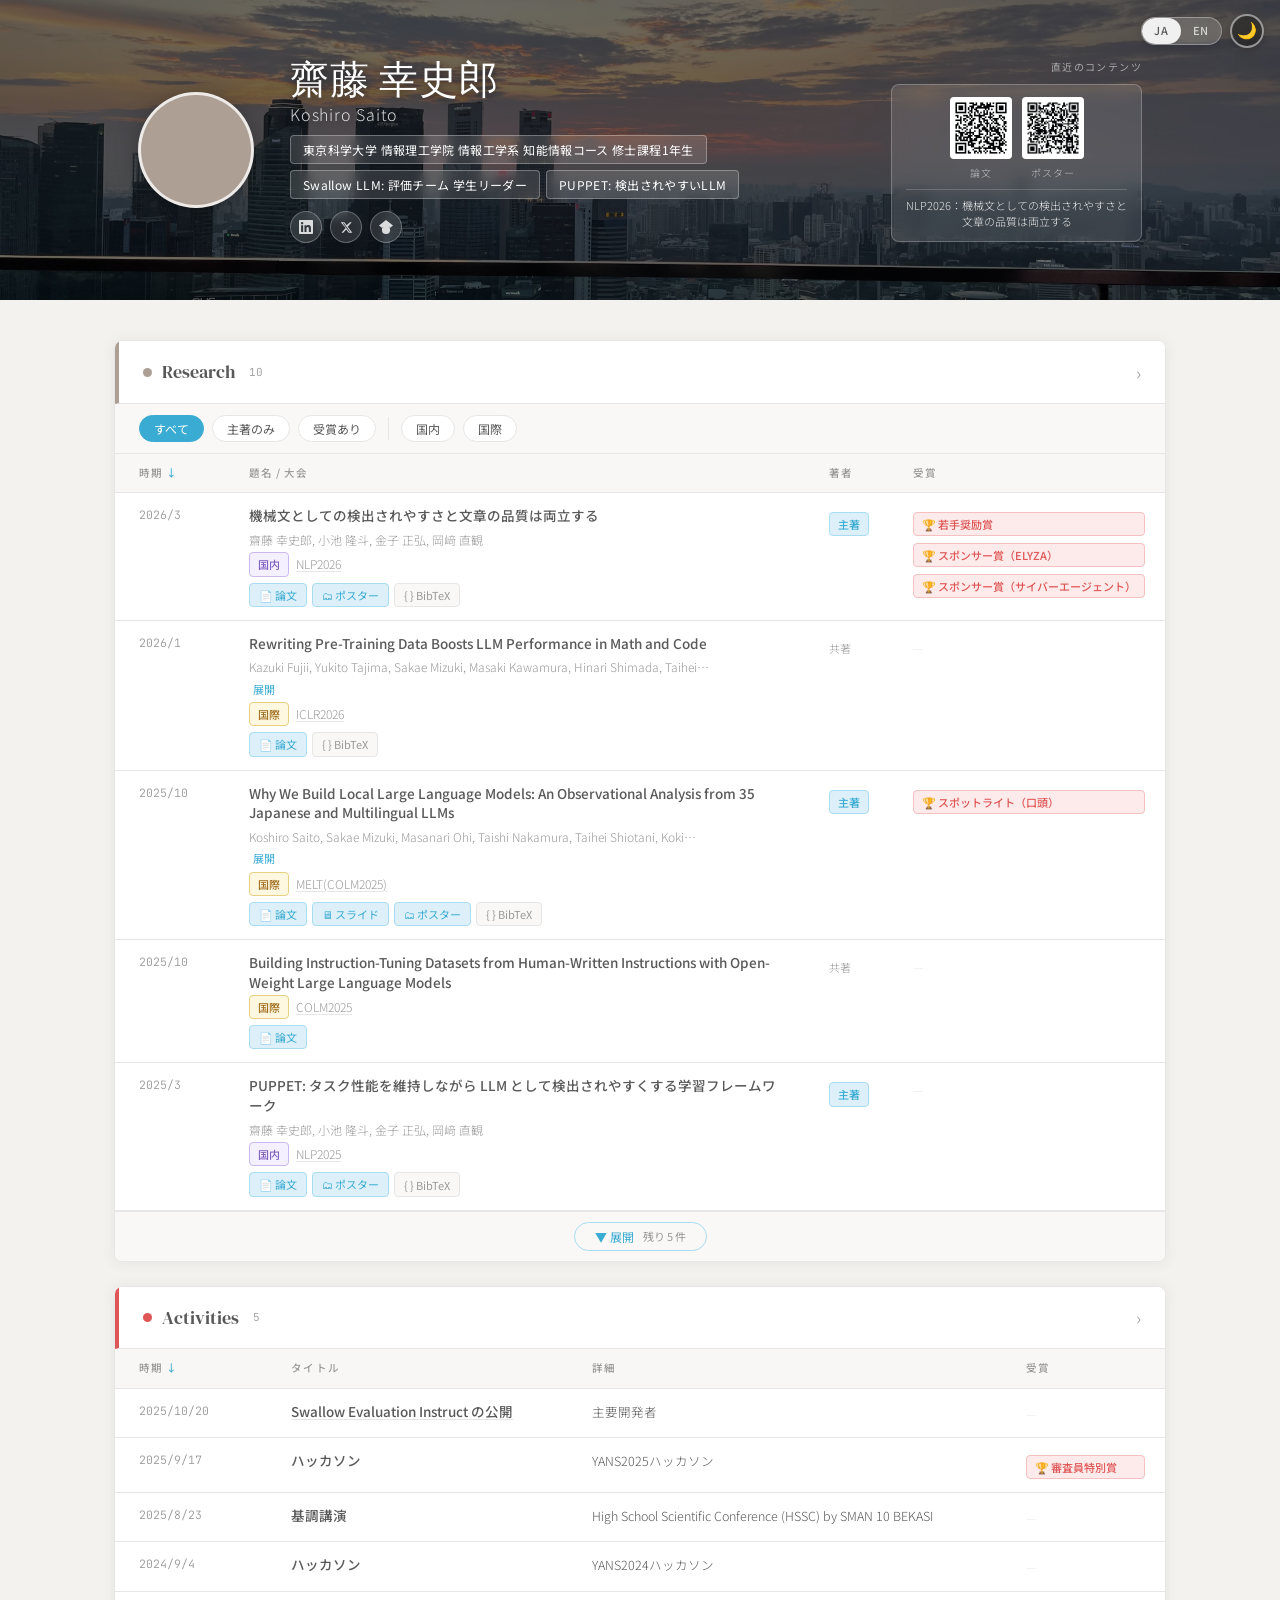
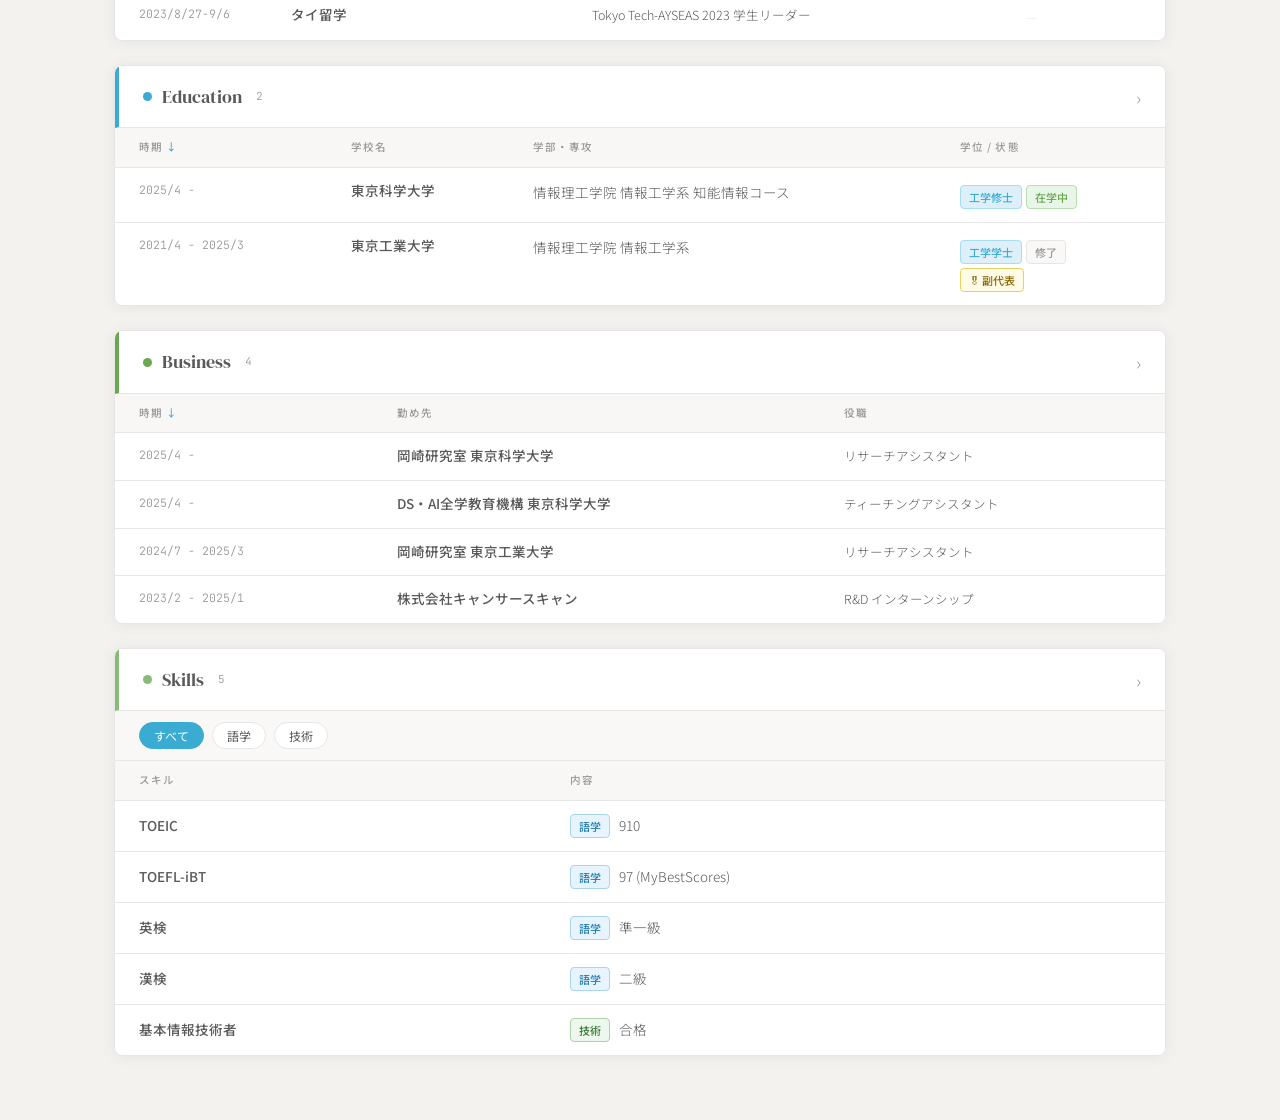
==== index.html @ 59512228 "Add site files and .gitignore" ====
<!DOCTYPE html>
<html lang="ja">
<head>
<meta charset="UTF-8">
<meta name="viewport" content="width=device-width, initial-scale=1.0">
<title>My Page</title>
<!-- Apply stored theme before render to prevent flash -->
<script>
  (function(){
    var s=localStorage.getItem('theme');
    if(!s){s=window.matchMedia('(prefers-color-scheme:dark)').matches?'dark':'light';}
    document.documentElement.setAttribute('data-theme',s);
  })();
</script>
<link rel="preconnect" href="https://fonts.googleapis.com">
<link rel="preconnect" href="https://fonts.gstatic.com" crossorigin>
<link href="https://fonts.googleapis.com/css2?family=DM+Serif+Display:ital@0;1&family=Noto+Sans+JP:wght@300;400;500;700&family=JetBrains+Mono:wght@300;400&display=swap" rel="stylesheet">
<link rel="stylesheet" href="css/style.css">
</head>
<body>

<!-- Fixed controls: lang switch + theme toggle -->
<div class="fixed-controls">
  <nav class="lang-switch" aria-label="言語切り替え">
    <span class="lang-btn active">JA</span>
    <a class="lang-btn" href="en/">EN</a>
  </nav>
  <button class="theme-toggle" id="themeToggle" onclick="toggleTheme()" aria-label="テーマ切り替え">🌙</button>
</div>

<!-- BibTeX Modal -->
<div class="modal-overlay" id="bibtexModal" onclick="closeBibtexModal(event)">
  <div class="modal-box">
    <div class="modal-header">
      <span class="modal-title">BibTeX</span>
      <button class="modal-close" onclick="document.getElementById('bibtexModal').classList.remove('open')">×</button>
    </div>
    <div class="modal-body"><pre class="bibtex-code" id="bibtexContent"></pre></div>
    <div class="modal-footer">
      <button class="copy-btn" id="copyBtn" onclick="copyBibtex()">コピー</button>
    </div>
  </div>
</div>

<!-- Header -->
<header class="header-wrap">
  <div class="header-bg-fallback"></div>
  <div class="header-bg"></div>
  <div class="header-content">
    <div class="face-photo" role="img" aria-label="プロフィール写真"></div>
    <div class="header-name">
      <h1><span id="profileNameMain">…</span><span class="name-sub" id="profileNameSub"></span></h1>
      <div class="affiliation" id="profileAffiliations"></div>
      <div class="header-sns" id="profileSns"></div>
    </div>
    <div class="header-recent-wrap">
      <span class="recent-label" id="recentLabelEl"></span>
      <div class="header-recent" id="qrContainer"></div>
    </div>
  </div>
</header>

<!-- Main -->
<main class="main" id="mainContent">
  <p style="text-align:center;color:var(--muted);padding:48px 0;">読み込み中…</p>
</main>

<script src="js/lang/ja.js"></script>
<script src="js/app.js"></script>
<script>initPage('ja', '');</script>
</body>
</html>
---- css/style.css ----
/* ════════════════════════════════════════════
   style.css  —  Light / Dark / Responsive
════════════════════════════════════════════ */

/* ── Palette & Semantic Tokens (Light) ── */
:root {
  --stone:      #AD9F94;
  --charcoal:   #595959;
  --coral:      #DF5656;
  --sky:        #3AABD2;
  --light-gray: #E6E6E6;
  --sage:       #6aa84f;

  --bg:         #f4f2ef;
  --surface:    #ffffff;
  --surface-2:  #f9f8f6;
  --border:     #E6E6E6;
  --text:       #595959;
  --muted:      #999;
  --accent:     #3AABD2;
  --accent-lt:  #ddf0f9;
  --award-col:  #DF5656;
  --award-lt:   #fdeaea;
  --header-row: #f8f7f5;
  --radius:     8px;
  --shadow:     0 1px 14px rgba(89,89,89,0.09);
}

/* ── Dark Tokens ── */
:root[data-theme="dark"] {
  --bg:         #1a1917;
  --surface:    #242220;
  --surface-2:  #2c2a27;
  --border:     #3a3835;
  --text:       #d8d4cf;
  --muted:      #7a7570;
  --accent:     #4bbde0;
  --accent-lt:  #172f3a;
  --award-col:  #e87070;
  --award-lt:   #3a1a1a;
  --header-row: #2a2826;
  --shadow:     0 1px 14px rgba(0,0,0,0.35);
  --stone:      #c0b4ab;
}

/* OS-level dark when no manual override */
@media (prefers-color-scheme: dark) {
  :root:not([data-theme="light"]):not([data-theme="dark"]) {
    --bg:         #1a1917;
    --surface:    #242220;
    --surface-2:  #2c2a27;
    --border:     #3a3835;
    --text:       #d8d4cf;
    --muted:      #7a7570;
    --accent:     #4bbde0;
    --accent-lt:  #172f3a;
    --award-col:  #e87070;
    --award-lt:   #3a1a1a;
    --header-row: #2a2826;
    --shadow:     0 1px 14px rgba(0,0,0,0.35);
    --stone:      #c0b4ab;
  }
}

*, *::before, *::after { box-sizing: border-box; margin: 0; padding: 0; }

body {
  background: var(--bg);
  color: var(--text);
  font-family: 'Noto Sans JP', sans-serif;
  font-weight: 300;
  line-height: 1.75;
  font-size: 14px;
  transition: background 0.25s, color 0.25s;
}

/* ════════════════════════════════════════════
   FIXED CONTROLS  (top-right)
════════════════════════════════════════════ */
.fixed-controls {
  position: fixed;
  top: 14px; right: 16px;
  z-index: 300;
  display: flex;
  align-items: center;
  gap: 8px;
}

/* Language switch */
.lang-switch {
  display: flex;
  background: rgba(255,255,255,0.15);
  border: 1px solid rgba(255,255,255,0.32);
  border-radius: 20px;
  backdrop-filter: blur(8px);
  overflow: hidden;
  box-shadow: 0 2px 8px rgba(0,0,0,0.18);
}
.lang-btn {
  padding: 5px 12px;
  font-size: 11px; font-weight: 500; letter-spacing: 0.06em;
  color: rgba(255,255,255,0.72);
  text-decoration: none; border-radius: 18px;
  transition: background 0.15s, color 0.15s;
  line-height: 1.4;
}
.lang-btn:hover { color: #fff; background: rgba(255,255,255,0.2); }
.lang-btn.active { background: rgba(255,255,255,0.9); color: #595959; }

/* ── Theme toggle: icon-only circle, state shown by fill/icon ──
   Light mode → dark background pill (🌙) → clearly "it's light, click for dark"
   Dark  mode → light background pill (☀️) → clearly "it's dark, click for light"
*/
.theme-toggle {
  display: flex;
  align-items: center;
  justify-content: center;
  width: 34px; height: 34px;
  border-radius: 50%;
  border: 2px solid rgba(255,255,255,0.5);
  background: rgba(0,0,0,0.35);       /* dark fill in light mode → 🌙 stands out */
  backdrop-filter: blur(8px);
  cursor: pointer;
  font-size: 16px; line-height: 1;
  box-shadow: 0 2px 8px rgba(0,0,0,0.25);
  transition: background 0.2s, border-color 0.2s, transform 0.15s, box-shadow 0.15s;
}
/* In dark mode: light fill so ☀️ pops and signals "switch to light" */
:root[data-theme="dark"] .theme-toggle,
@media (prefers-color-scheme: dark) { :root:not([data-theme="light"]):not([data-theme="dark"]) .theme-toggle { } }
.theme-toggle[data-mode="dark"] {
  background: rgba(255,255,255,0.85);
  border-color: rgba(255,255,255,0.9);
}
.theme-toggle:hover {
  transform: scale(1.1);
  box-shadow: 0 3px 12px rgba(0,0,0,0.35);
}
/* hide any lingering text children */
.theme-toggle .t-label { display: none; }

/* ════════════════════════════════════════════
   HEADER
════════════════════════════════════════════ */
.header-wrap { position: relative; width: 100%; min-height: 300px; overflow: hidden; }
.header-bg-fallback { position: absolute; inset: 0; background: linear-gradient(140deg, #635c58 0%, var(--stone) 50%, #c9c0b8 100%); }
.header-bg { position: absolute; inset: 0; background: url('../figures/header.jpg') center / cover no-repeat; filter: brightness(0.45) saturate(0.85); }

.header-content {
  position: relative; min-height: 300px;
  max-width: 1100px; margin: 0 auto;
  padding: 44px 48px;
  display: flex; align-items: center; gap: 36px;
}

.face-photo {
  flex-shrink: 0; width: 116px; height: 116px; border-radius: 50%;
  border: 3px solid rgba(255,255,255,0.78);
  box-shadow: 0 4px 24px rgba(0,0,0,0.3);
  background: var(--stone) url('../figures/face_picture_trimmed.png') center / cover no-repeat;
}

.header-name { flex: 1; color: #fff; }
.header-name h1 { font-family: 'DM Serif Display', serif; font-size: 2.45rem; font-weight: 400; letter-spacing: 0.02em; line-height: 1.15; text-shadow: 0 2px 10px rgba(0,0,0,0.5); }
.name-sub { display: block; font-family: 'Noto Sans JP', sans-serif; font-size: 1rem; font-weight: 300; opacity: 0.82; margin-top: 3px; }
.header-name .affiliation { margin-top: 12px; display: flex; flex-wrap: wrap; gap: 6px; }
.affil-tag { font-size: 12px; font-weight: 400; letter-spacing: 0.03em; background: rgba(255,255,255,0.13); border: 1px solid rgba(255,255,255,0.3); border-radius: 4px; padding: 3px 12px; backdrop-filter: blur(6px); }

.header-sns { display: flex; gap: 8px; margin-top: 12px; }
.sns-btn { display: inline-flex; align-items: center; justify-content: center; width: 32px; height: 32px; color: rgba(255,255,255,0.82); background: rgba(255,255,255,0.12); border: 1px solid rgba(255,255,255,0.28); border-radius: 50%; text-decoration: none; backdrop-filter: blur(4px); transition: background 0.15s, color 0.15s, transform 0.15s; }
.sns-btn:hover { background: rgba(255,255,255,0.28); color: #fff; transform: translateY(-1px); }

.header-recent-wrap { flex-shrink: 0; display: flex; flex-direction: column; align-items: flex-end; gap: 8px; }
.recent-label { font-size: 10px; font-weight: 400; letter-spacing: 0.14em; color: rgba(255,255,255,0.55); text-align: right; }
.header-recent { display: flex; gap: 12px; align-items: flex-start; }

.qr-group { background: rgba(255,255,255,0.11); border: 1px solid rgba(255,255,255,0.24); border-radius: var(--radius); padding: 12px 14px; color: #fff; backdrop-filter: blur(8px); transition: background 0.2s, transform 0.2s; display: flex; flex-direction: column; gap: 8px; min-width: 180px; }
.qr-group:hover { background: rgba(255,255,255,0.18); transform: translateY(-2px); }
.qr-pair { display: flex; gap: 10px; justify-content: center; }
.qr-item { display: flex; flex-direction: column; align-items: center; gap: 5px; text-decoration: none; color: inherit; }
.qr-item:hover .qr-box { outline: 2px solid rgba(255,255,255,0.6); }
.qr-type { font-size: 10px; text-transform: uppercase; letter-spacing: 0.1em; opacity: 0.62; white-space: nowrap; }
.qr-box { width: 62px; height: 62px; background: #fff; border-radius: 4px; display: flex; align-items: center; justify-content: center; overflow: hidden; transition: outline 0.15s; }
.qr-box img { width: 100%; height: 100%; object-fit: contain; }
.qr-divider { border: none; border-top: 1px solid rgba(255,255,255,0.18); }
.qr-desc { font-size: 11px; opacity: 0.88; line-height: 1.4; text-align: center; }

/* ════════════════════════════════════════════
   MAIN  /  SECTION CARDS
════════════════════════════════════════════ */
.main { max-width: 1100px; margin: 40px auto 64px; padding: 0 24px; display: flex; flex-direction: column; gap: 24px; }

.section-card { background: var(--surface); border: 1px solid var(--border); border-radius: var(--radius); box-shadow: var(--shadow); overflow: hidden; animation: fadeUp 0.42s ease both; transition: background 0.25s, border-color 0.25s; }
.section-card:nth-child(1){animation-delay:0.04s} .section-card:nth-child(2){animation-delay:0.09s}
.section-card:nth-child(3){animation-delay:0.14s} .section-card:nth-child(4){animation-delay:0.19s}
.section-card:nth-child(5){animation-delay:0.24s}
@keyframes fadeUp { from { opacity:0; transform:translateY(13px); } to { opacity:1; transform:translateY(0); } }

.section-header { display:flex; align-items:center; justify-content:space-between; padding:15px 24px; cursor:pointer; user-select:none; border-bottom:1px solid var(--border); background:var(--surface); transition:background 0.13s; }
.section-header:hover { background:var(--surface-2); }

#sec-research   .section-header { border-left:4px solid var(--stone); }
#sec-activities .section-header { border-left:4px solid var(--coral); }
#sec-education  .section-header { border-left:4px solid var(--sky); }
#sec-business   .section-header { border-left:4px solid var(--sage); }
#sec-skills     .section-header { border-left:4px solid #8aba78; }

.section-title { display:flex; align-items:center; gap:10px; }
.section-dot { width:9px; height:9px; border-radius:50%; flex-shrink:0; }
.dot-research{background:var(--stone)} .dot-activities{background:var(--coral)}
.dot-education{background:var(--sky)} .dot-business{background:var(--sage)} .dot-skills{background:#8aba78}

.section-label { font-family:'DM Serif Display',serif; font-size:1.13rem; color:var(--text); }
.section-count { font-family:'JetBrains Mono',monospace; font-size:11px; color:var(--muted); margin-left:4px; }
.section-chevron { font-size:18px; color:var(--muted); transition:transform 0.28s ease; line-height:1; }
.section-card.collapsed .section-chevron { transform:rotate(-90deg); }
.section-body { overflow:hidden; transition:max-height 0.38s cubic-bezier(0.4,0,0.2,1); max-height:8000px; }
.section-card.collapsed .section-body { max-height:0; }

/* ════════════════════════════════════════════
   FILTER BAR
════════════════════════════════════════════ */
.filter-bar { display:flex; gap:8px; padding:11px 24px; border-bottom:1px solid var(--border); flex-wrap:wrap; background:var(--surface-2); align-items:center; }
.filter-separator { width:1px; background:var(--border); margin:2px 4px; align-self:stretch; }
.filter-btn { font-family:'Noto Sans JP',sans-serif; font-size:12px; font-weight:400; padding:4px 14px; border-radius:20px; border:1px solid var(--border); background:var(--surface); color:var(--text); cursor:pointer; transition:all 0.14s; }
.filter-btn.active { background:var(--accent); border-color:var(--accent); color:#fff; }
.filter-btn:hover:not(.active) { border-color:var(--accent); color:var(--accent); }

/* ════════════════════════════════════════════
   TABLE
════════════════════════════════════════════ */
.table-wrap { overflow-x:auto; }
table { width:100%; border-collapse:collapse; font-size:13.5px; }

thead th {
  padding:10px 20px 10px 24px; text-align:left;
  font-size:10.5px; font-weight:500; text-transform:uppercase; letter-spacing:0.1em;
  color:var(--muted); background:var(--header-row); border-bottom:1px solid var(--border); white-space:nowrap;
  transition:background 0.25s;
}
thead th:first-child { padding-left:24px; }
thead th.sortable { cursor:pointer; user-select:none; }
thead th.sortable:hover { color:var(--accent); background:var(--accent-lt); }
thead th.sort-asc::after  { content:' ↑'; color:var(--accent); }
thead th.sort-desc::after { content:' ↓'; color:var(--accent); }

tbody tr { border-bottom:1px solid var(--border); transition:background 0.12s; }
tbody tr:last-child { border-bottom:none; }
tbody tr:hover { background:var(--surface-2); }
tbody tr.row-hidden { display:none; }
tbody tr.row-over-limit { display:none; }

td { padding:13px 20px 13px 24px; vertical-align:top; line-height:1.65; }
td:first-child { padding-left:24px; }
.td-period { white-space:nowrap; font-family:'JetBrains Mono',monospace; font-size:11.5px; color:var(--muted); min-width:110px; }
.td-main  { font-weight:500; color:var(--text); line-height:1.45; }
.td-sub   { font-size:12.5px; color:var(--stone); margin-top:2px; }
.td-venue { font-size:12px; color:var(--muted); margin-top:3px; }

/* ── Authors ── */
.td-authors {
  font-size:12px; color:var(--muted); margin-top:4px;
  display:-webkit-box; -webkit-line-clamp:1; -webkit-box-orient:vertical; overflow:hidden; max-width:460px;
}
.td-authors.expanded { display:block; overflow:visible; -webkit-line-clamp:unset; }
.authors-toggle {
  font-size:11px; color:var(--accent); cursor:pointer; margin-left:4px;
  background:none; border:none; padding:0; font-family:inherit;
  display:none; /* shown by JS when text is truncated */
}
.authors-toggle.visible { display:inline; }
.authors-toggle:hover { text-decoration:underline; }

/* ── Badges ── */
.badge { display:inline-flex; align-items:center; gap:3px; font-size:11px; font-weight:500; border-radius:4px; padding:2px 8px; margin-top:4px; white-space:nowrap; }
.badge-award         { background:var(--award-lt); color:var(--award-col); border:1px solid #f5c0c0; }
.badge-first         { background:var(--accent-lt); color:var(--accent); border:1px solid #a8dcf0; }
.badge-coauthor      { font-size:11px; color:var(--muted); }
.badge-status-done   { background:var(--surface-2); color:var(--muted); border:1px solid var(--border); }
.badge-status-ongoing{ background:#e8f5e9; color:#6aa84f; border:1px solid #b8ddb0; }
.badge-domestic      { background:#f5f0ff; color:#8060c0; border:1px solid #cbb8f0; }
.badge-international { background:#fff8e0; color:#a07020; border:1px solid #e8d080; }
.badge-lang          { background:#e8f4fd; color:#2a7fb0; border:1px solid #a8d4f0; }
.badge-tech          { background:#edf7ed; color:#3a7a3a; border:1px solid #a8d4a8; }
.awards-cell { display:flex; flex-direction:column; gap:3px; }

/* dark overrides for colored badges */
:root[data-theme="dark"] .badge-status-ongoing { background:#1a3020; }
:root[data-theme="dark"] .badge-domestic       { background:#2a1840; }
:root[data-theme="dark"] .badge-international  { background:#2a2010; }
:root[data-theme="dark"] .badge-lang           { background:#10283a; }
:root[data-theme="dark"] .badge-tech           { background:#102010; }
@media (prefers-color-scheme:dark) {
  :root:not([data-theme="light"]):not([data-theme="dark"]) .badge-status-ongoing { background:#1a3020; }
  :root:not([data-theme="light"]):not([data-theme="dark"]) .badge-domestic       { background:#2a1840; }
  :root:not([data-theme="light"]):not([data-theme="dark"]) .badge-international  { background:#2a2010; }
  :root:not([data-theme="light"]):not([data-theme="dark"]) .badge-lang           { background:#10283a; }
  :root:not([data-theme="light"]):not([data-theme="dark"]) .badge-tech           { background:#102010; }
}

/* ── Paper Links ── */
.paper-links { display:flex; flex-wrap:wrap; gap:5px; margin-top:6px; }
.paper-link { display:inline-flex; align-items:center; gap:4px; font-size:11px; font-weight:400; color:var(--accent); background:var(--accent-lt); border:1px solid #a8dcf0; border-radius:4px; padding:2px 9px; text-decoration:none; transition:background 0.13s, color 0.13s; }
.paper-link:hover { background:var(--accent); color:#fff; }
.bibtex-btn { display:inline-flex; align-items:center; gap:4px; font-size:11px; font-weight:400; color:var(--muted); background:var(--surface-2); border:1px solid var(--border); border-radius:4px; padding:2px 9px; cursor:pointer; transition:background 0.13s, color 0.13s, border-color 0.13s; font-family:inherit; }
.bibtex-btn:hover { background:var(--text); color:var(--bg); border-color:var(--text); }

/* ── Table Footer ── */
.table-footer { display:flex; align-items:center; justify-content:center; padding:10px 24px; border-top:1px solid var(--border); background:var(--surface-2); }
.expand-btn { font-family:'Noto Sans JP',sans-serif; font-size:12px; font-weight:400; color:var(--accent); background:none; border:1px solid #a8dcf0; border-radius:20px; padding:5px 20px; cursor:pointer; transition:all 0.14s; display:flex; align-items:center; gap:5px; }
.expand-btn:hover { background:var(--accent); color:#fff; border-color:var(--accent); }
.row-count { color:var(--muted); font-size:11px; margin-left:4px; }

/* ── BibTeX Modal ── */
.modal-overlay { display:none; position:fixed; inset:0; background:rgba(0,0,0,0.5); z-index:1000; align-items:center; justify-content:center; backdrop-filter:blur(3px); }
.modal-overlay.open { display:flex; }
.modal-box { background:var(--surface); border-radius:var(--radius); box-shadow:0 8px 40px rgba(0,0,0,0.3); width:min(640px,92vw); max-height:80vh; display:flex; flex-direction:column; animation:modalIn 0.2s ease; border:1px solid var(--border); }
@keyframes modalIn { from{opacity:0;transform:scale(0.95) translateY(8px)} to{opacity:1;transform:scale(1) translateY(0)} }
.modal-header { display:flex; align-items:center; justify-content:space-between; padding:16px 20px; border-bottom:1px solid var(--border); }
.modal-title { font-family:'JetBrains Mono',monospace; font-size:13px; color:var(--text); font-weight:400; }
.modal-close { width:28px; height:28px; background:var(--surface-2); border:none; border-radius:50%; cursor:pointer; font-size:16px; color:var(--muted); display:flex; align-items:center; justify-content:center; transition:background 0.13s; }
.modal-close:hover { background:var(--border); color:var(--text); }
.modal-body { padding:0; overflow-y:auto; flex:1; }
.bibtex-code { margin:0; padding:20px; font-family:'JetBrains Mono',monospace; font-size:12px; line-height:1.7; color:var(--text); background:var(--surface-2); white-space:pre-wrap; word-break:break-all; }
.modal-footer { padding:12px 20px; border-top:1px solid var(--border); display:flex; justify-content:flex-end; }
.copy-btn { font-family:'Noto Sans JP',sans-serif; font-size:12px; font-weight:400; padding:6px 16px; border-radius:6px; border:1px solid var(--border); background:var(--surface); color:var(--text); cursor:pointer; transition:all 0.13s; }
.copy-btn:hover { background:var(--accent); color:#fff; border-color:var(--accent); }
.copy-btn.copied { background:var(--sage); color:#fff; border-color:var(--sage); }

/* ── Misc ── */
.skill-name { font-weight:500; color:var(--text); }
.empty-state { text-align:center; padding:36px; color:var(--muted); font-size:13px; }

/* ── In-table hyperlinks ── */
.td-link {
  color: inherit;
  text-decoration: underline;
  text-decoration-color: var(--border);
  text-underline-offset: 2px;
  transition: color 0.13s, text-decoration-color 0.13s;
}
.td-link:hover {
  color: var(--accent);
  text-decoration-color: var(--accent);
}

/* ── Distinction badge (valedictorian / honours) ── */
.badge-distinction {
  background: #fffbe6;
  color: #8a6800;
  border: 1px solid #e8d060;
}
:root[data-theme="dark"] .badge-distinction {
  background: #2a2000;
  color: #e0c040;
  border-color: #6a5000;
}
@media (prefers-color-scheme:dark) {
  :root:not([data-theme="light"]):not([data-theme="dark"]) .badge-distinction {
    background:#2a2000; color:#e0c040; border-color:#6a5000;
  }
}

/* ── Responsive ── */
@media (max-width: 768px) {
  .header-content { flex-direction:column; align-items:center; padding:64px 20px 36px; text-align:center; }
  .header-name h1 { font-size:1.9rem; }
  .header-name .affiliation { justify-content:center; }
  .header-sns { justify-content:center; }
  .header-recent-wrap { align-items:center; }
  .header-recent { justify-content:center; flex-wrap:wrap; }
  .main { padding:0 12px; margin:28px auto 48px; }
  td, thead th { padding-left:14px; }
  td:first-child, thead th:first-child { padding-left:14px; }
  .fixed-controls { gap:6px; }
}
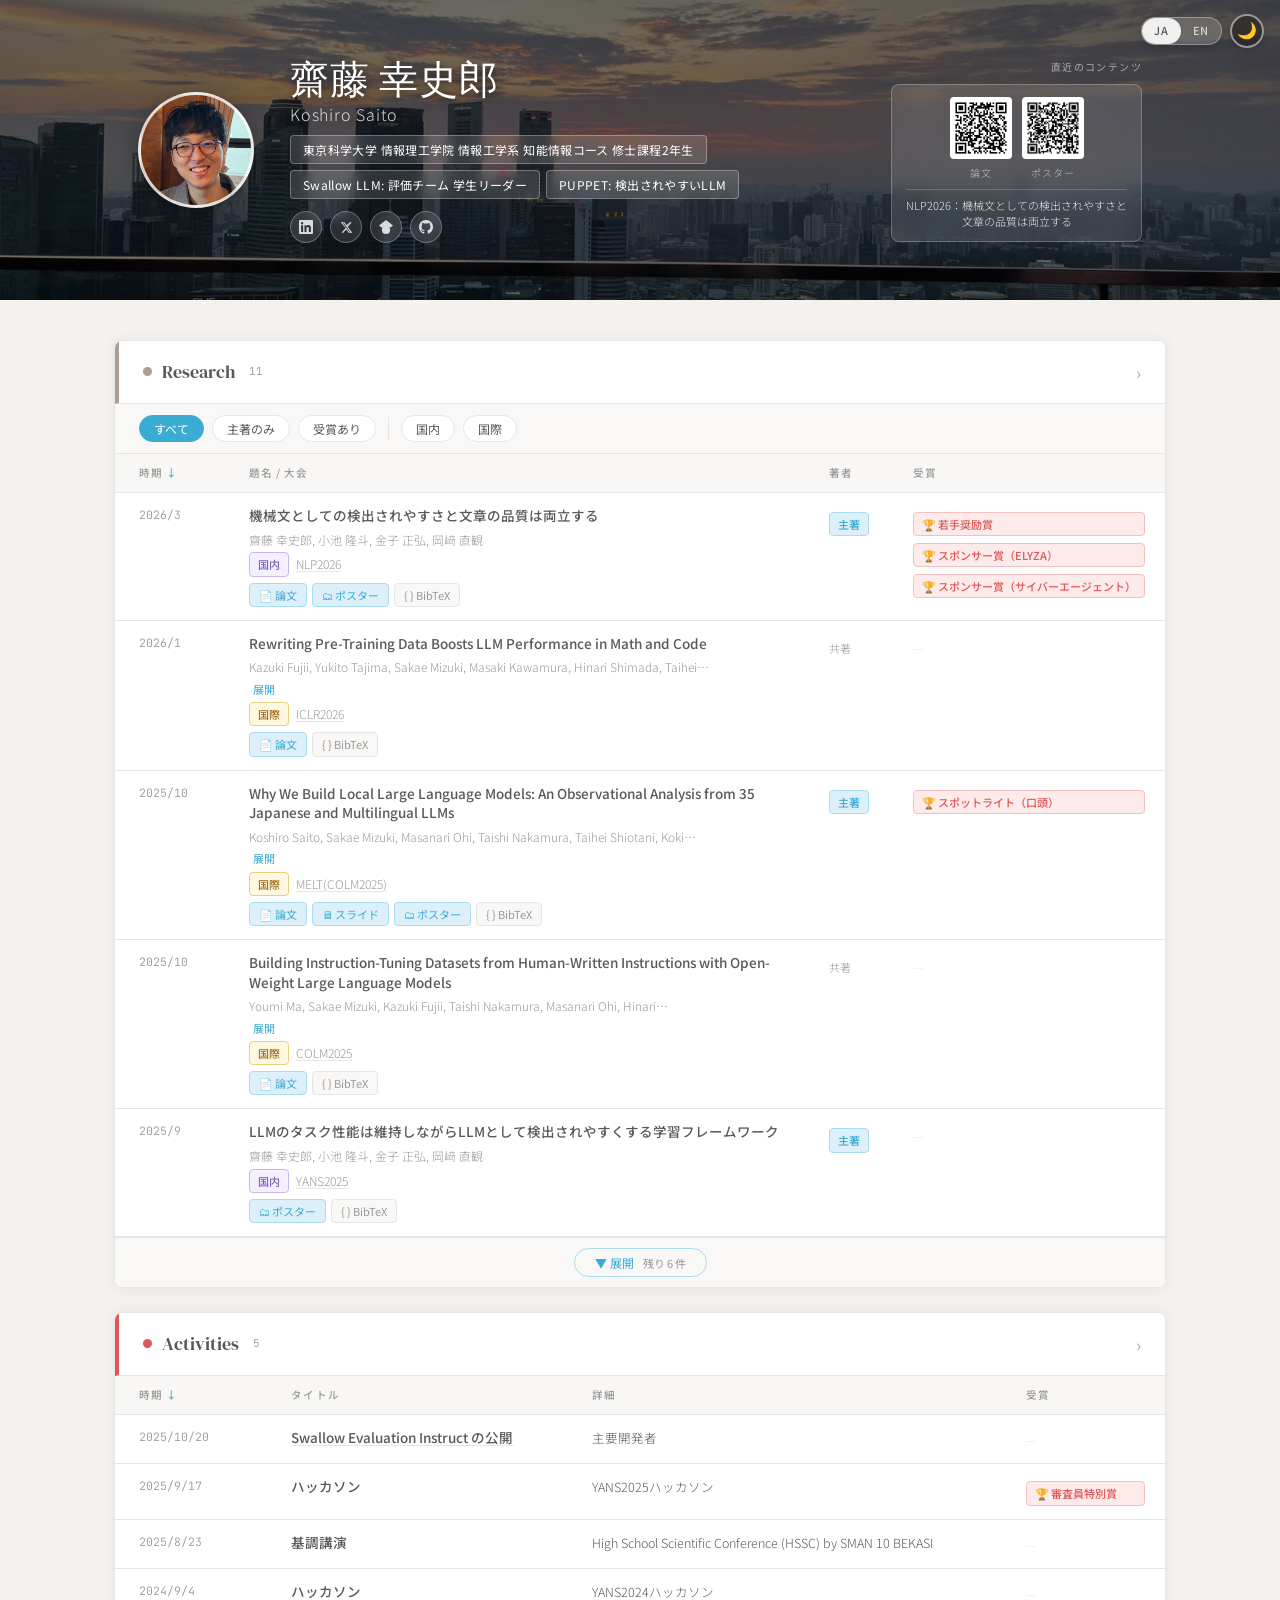
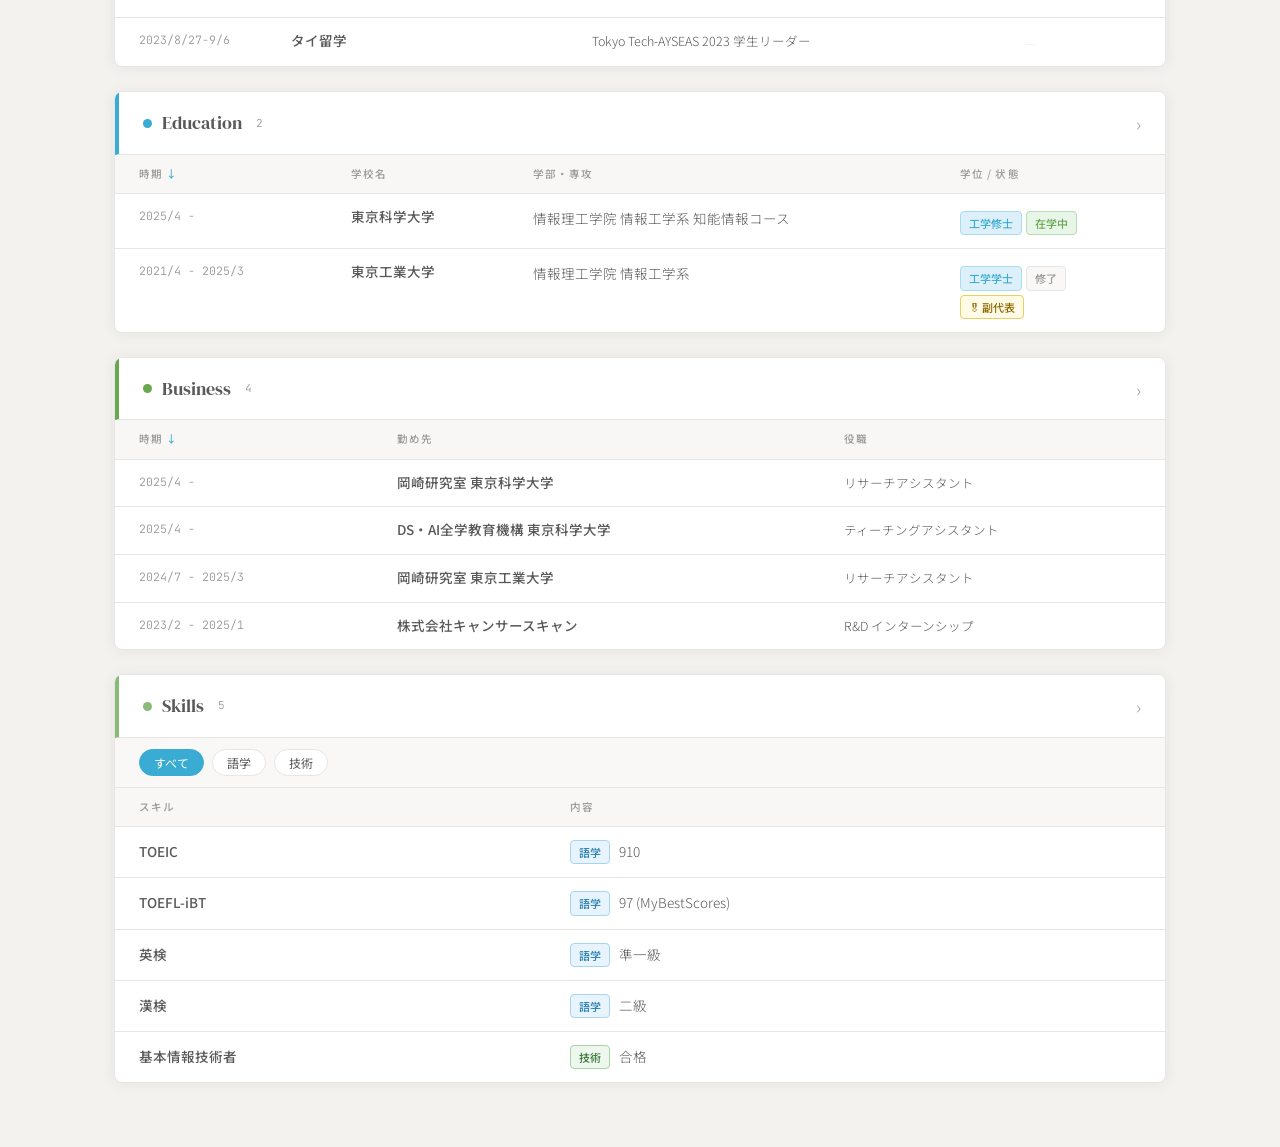
==== commit 626a0304: "Technical update" ====
--- a/index.html
+++ b/index.html
@@ -3,7 +3,43 @@
 <head>
 <meta charset="UTF-8">
 <meta name="viewport" content="width=device-width, initial-scale=1.0">
-<title>My Page</title>
+<title>齋藤 幸史郎 (Koshiro Saito)</title>
+<!-- <meta name="description" content=""> -->
+<link rel="canonical" href="https://pakapaka333.github.io/">
+<link rel="alternate" hreflang="ja" href="https://pakapaka333.github.io/">
+<link rel="alternate" hreflang="en" href="https://pakapaka333.github.io/en/">
+<link rel="alternate" hreflang="x-default" href="https://pakapaka333.github.io/">
+<link rel="icon" type="image/png" href="figures/favicon.png">
+<link rel="apple-touch-icon" href="figures/apple-touch-icon.png">
+<!-- OGP / Twitter Card -->
+<meta property="og:type" content="profile">
+<meta property="og:title" content="齋藤 幸史郎 (Koshiro Saito)">
+<!-- <meta property="og:description" content=""> -->
+<meta property="og:url" content="https://pakapaka333.github.io/">
+<meta property="og:image" content="https://pakapaka333.github.io/figures/face_picture_trimmed.png">
+<meta property="og:locale" content="ja_JP">
+<meta property="og:locale:alternate" content="en_US">
+<meta name="twitter:card" content="summary">
+<meta name="twitter:title" content="齋藤 幸史郎 (Koshiro Saito)">
+<!-- <meta name="twitter:description" content=""> -->
+<meta name="twitter:image" content="https://pakapaka333.github.io/figures/face_picture_trimmed.png">
+<!-- Structured data -->
+<script type="application/ld+json">
+{
+  "@context": "https://schema.org",
+  "@type": "Person",
+  "name": "Koshiro Saito",
+  "alternateName": "齋藤 幸史郎",
+  "url": "https://pakapaka333.github.io/",
+  "image": "https://pakapaka333.github.io/figures/face_picture_trimmed.png",
+  "affiliation": {
+    "@type": "CollegeOrUniversity",
+    "name": "Institute of Science Tokyo"
+  }
+}
+</script>
+<!-- sameAs (SNSリンク) は profile/profile.json の links から app.js が注入する -->
+
 <!-- Apply stored theme before render to prevent flash -->
 <script>
   (function(){
@@ -65,6 +101,14 @@
   <p style="text-align:center;color:var(--muted);padding:48px 0;">読み込み中…</p>
 </main>
 
+<noscript>
+  <div style="max-width:1100px;margin:0 auto;padding:24px 48px;">
+    <p>このページの表示には JavaScript が必要です。</p>
+    <p>齋藤 幸史郎 (Koshiro Saito) — 東京科学大学 情報理工学院 修士課程。
+      研究業績は <a href="https://scholar.google.co.jp/citations?user=h8HGRU4AAAAJ">Google Scholar</a> をご覧ください。</p>
+  </div>
+</noscript>
+
 <script src="js/lang/ja.js"></script>
 <script src="js/app.js"></script>
 <script>initPage('ja', '');</script>
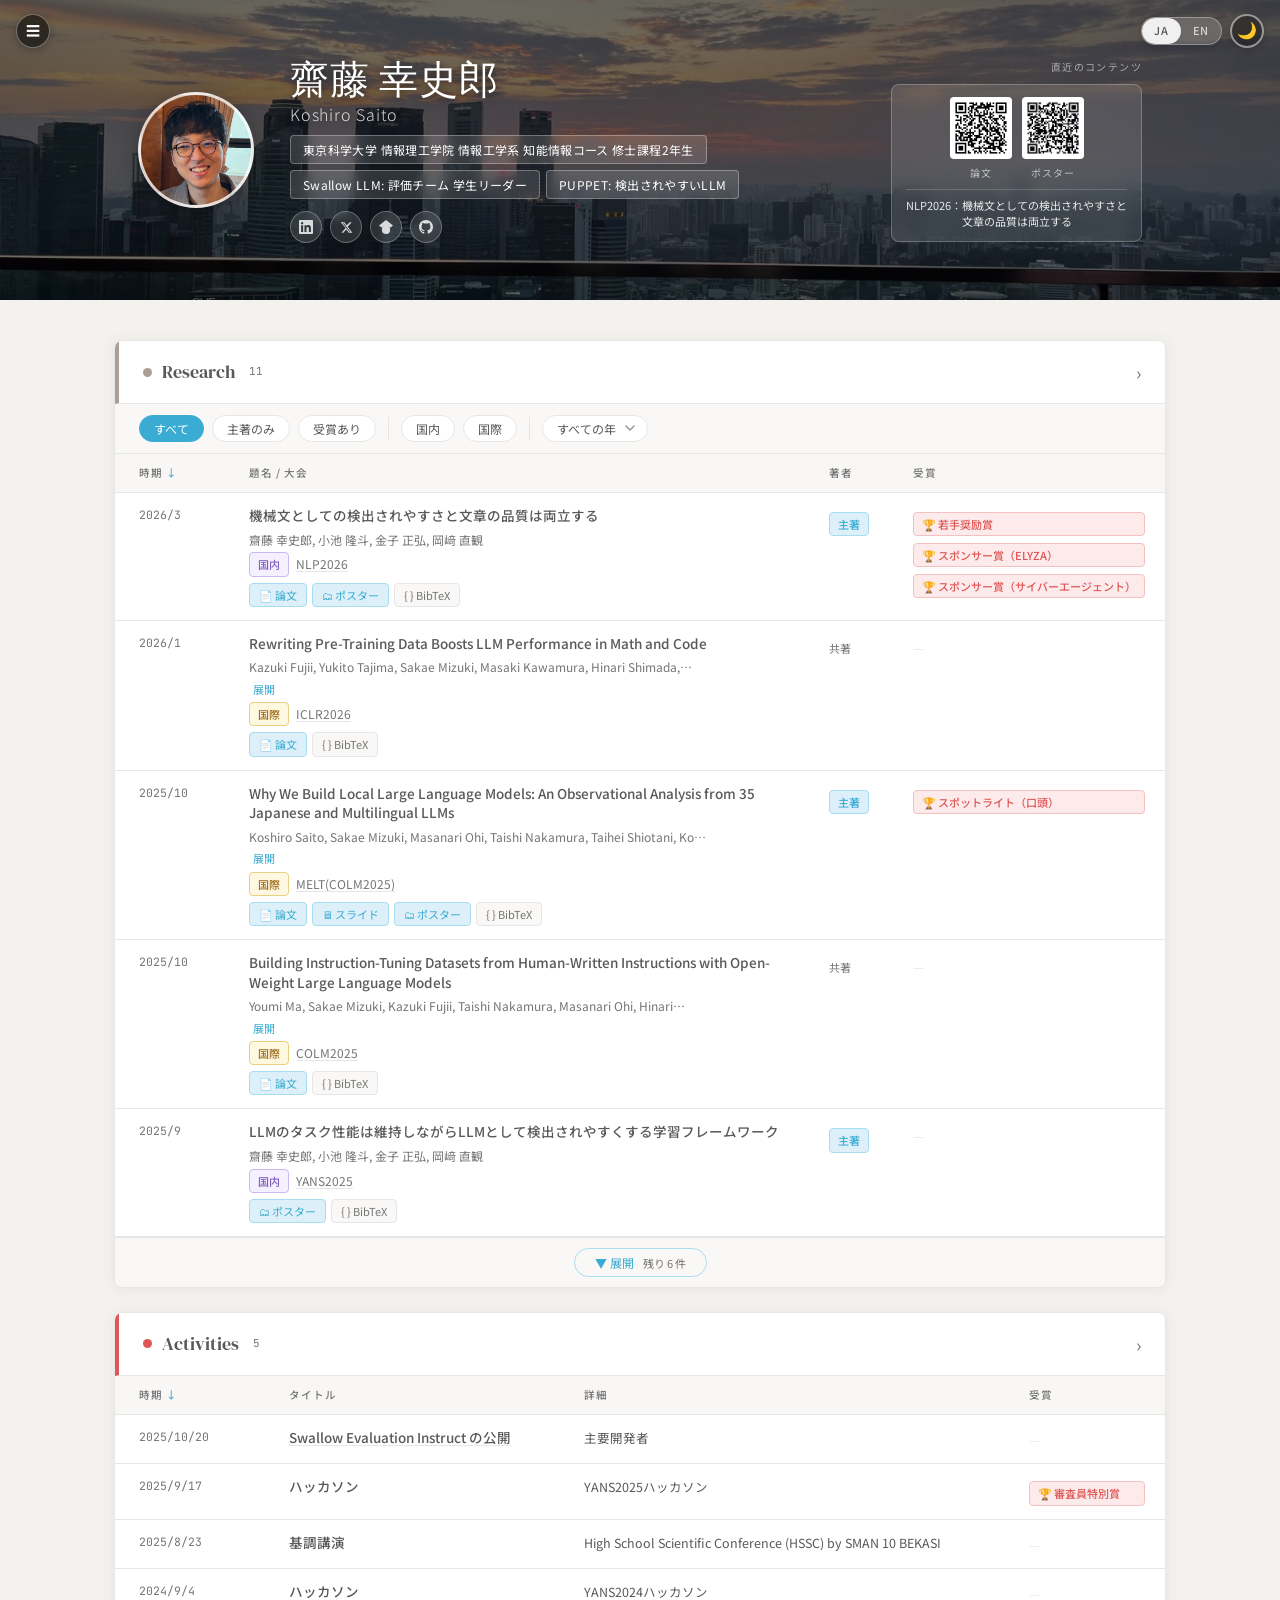
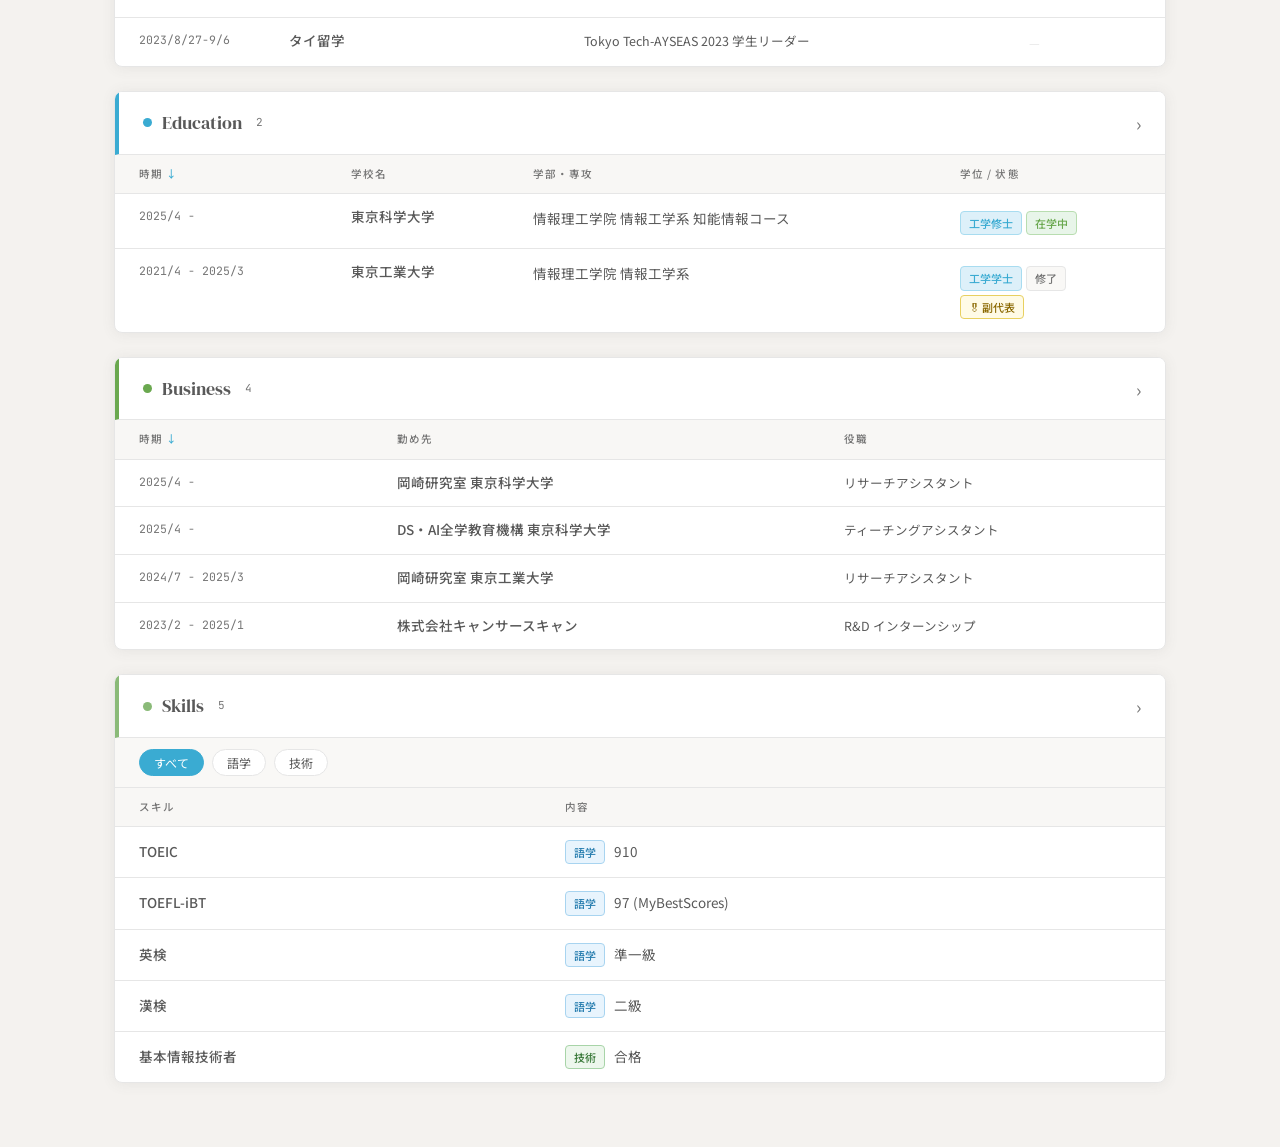
==== commit 4c7bba1d: "Design Update" ====
--- a/index.html
+++ b/index.html
@@ -98,7 +98,10 @@
 
 <!-- Main -->
 <main class="main" id="mainContent">
-  <p style="text-align:center;color:var(--muted);padding:48px 0;">読み込み中…</p>
+  <!-- スケルトン: JS がデータを取得するまでのプレースホルダー -->
+  <div class="skeleton-card" aria-hidden="true"><div class="sk-bar sk-title"></div><div class="sk-bar w85"></div><div class="sk-bar w60"></div></div>
+  <div class="skeleton-card" aria-hidden="true"><div class="sk-bar sk-title"></div><div class="sk-bar w85"></div><div class="sk-bar w60"></div></div>
+  <div class="skeleton-card" aria-hidden="true"><div class="sk-bar sk-title"></div><div class="sk-bar w60"></div></div>
 </main>
 
 <noscript>
--- a/css/style.css
+++ b/css/style.css
@@ -16,7 +16,7 @@
   --surface-2:  #f9f8f6;
   --border:     #E6E6E6;
   --text:       #595959;
-  --muted:      #999;
+  --muted:      #757575; /* WCAG AA: 4.6:1 on white */
   --accent:     #3AABD2;
   --accent-lt:  #ddf0f9;
   --award-col:  #DF5656;
@@ -24,6 +24,16 @@
   --header-row: #f8f7f5;
   --radius:     8px;
   --shadow:     0 1px 14px rgba(89,89,89,0.09);
+
+  /* badge / pill border colors (dark で上書きされる) */
+  --accent-bd:   #a8dcf0;
+  --award-bd:    #f5c0c0;
+  --ongoing-bd:  #b8ddb0;
+  --domestic-bd: #cbb8f0;
+  --intl-bd:     #e8d080;
+  --lang-bd:     #a8d4f0;
+  --tech-bd:     #a8d4a8;
+  --dist-bd:     #e8d060;
 }
 
 /* ── Dark Tokens ── */
@@ -33,7 +43,7 @@
   --surface-2:  #2c2a27;
   --border:     #3a3835;
   --text:       #d8d4cf;
-  --muted:      #7a7570;
+  --muted:      #948e88; /* コントラスト改善 */
   --accent:     #4bbde0;
   --accent-lt:  #172f3a;
   --award-col:  #e87070;
@@ -41,6 +51,15 @@
   --header-row: #2a2826;
   --shadow:     0 1px 14px rgba(0,0,0,0.35);
   --stone:      #c0b4ab;
+
+  --accent-bd:   #2a5a70;
+  --award-bd:    #6a3535;
+  --ongoing-bd:  #2a5a35;
+  --domestic-bd: #4a3570;
+  --intl-bd:     #6a5525;
+  --lang-bd:     #2a4a65;
+  --tech-bd:     #2a5030;
+  --dist-bd:     #6a5000;
 }
 
 /* OS-level dark when no manual override */
@@ -51,7 +70,7 @@
     --surface-2:  #2c2a27;
     --border:     #3a3835;
     --text:       #d8d4cf;
-    --muted:      #7a7570;
+    --muted:      #948e88;
     --accent:     #4bbde0;
     --accent-lt:  #172f3a;
     --award-col:  #e87070;
@@ -59,6 +78,15 @@
     --header-row: #2a2826;
     --shadow:     0 1px 14px rgba(0,0,0,0.35);
     --stone:      #c0b4ab;
+
+    --accent-bd:   #2a5a70;
+    --award-bd:    #6a3535;
+    --ongoing-bd:  #2a5a35;
+    --domestic-bd: #4a3570;
+    --intl-bd:     #6a5525;
+    --lang-bd:     #2a4a65;
+    --tech-bd:     #2a5030;
+    --dist-bd:     #6a5000;
   }
 }
 
@@ -68,11 +96,14 @@
   background: var(--bg);
   color: var(--text);
   font-family: 'Noto Sans JP', sans-serif;
-  font-weight: 300;
+  font-weight: 400; /* 300 は低解像度で線が痩せるため本文は 400 */
   line-height: 1.75;
   font-size: 14px;
   transition: background 0.25s, color 0.25s;
 }
+
+/* キーボードフォーカスの可視化 */
+:focus-visible { outline: 2px solid var(--accent); outline-offset: 2px; border-radius: 2px; }
 
 /* ════════════════════════════════════════════
    FIXED CONTROLS  (top-right)
@@ -106,6 +137,22 @@
 }
 .lang-btn:hover { color: #fff; background: rgba(255,255,255,0.2); }
 .lang-btn.active { background: rgba(255,255,255,0.9); color: #595959; }
+
+/* ── スクロール後(明るいコンテンツの上)はカード風配色に切り替え ──
+   ヘッダー写真の上専用の白系半透明のままだと、白背景に溶けて読めなくなるため */
+.fixed-controls.scrolled .lang-switch {
+  background: var(--surface);
+  border-color: var(--border);
+  box-shadow: var(--shadow);
+}
+.fixed-controls.scrolled .lang-btn { color: var(--muted); }
+.fixed-controls.scrolled .lang-btn:hover { color: var(--text); background: var(--surface-2); }
+.fixed-controls.scrolled .lang-btn.active { background: var(--accent); color: #fff; }
+.fixed-controls.scrolled .theme-toggle {
+  background: var(--surface);
+  border-color: var(--border);
+  box-shadow: var(--shadow);
+}
 
 /* ── Theme toggle: icon-only circle, state shown by fill/icon ──
    Light mode → dark background pill (🌙) → clearly "it's light, click for dark"
@@ -226,6 +273,24 @@
 .filter-btn.active { background:var(--accent); border-color:var(--accent); color:#fff; }
 .filter-btn:hover:not(.active) { border-color:var(--accent); color:var(--accent); }
 
+/* ── 年フィルターのプルダウン(フィルターピルと同じ見た目) ── */
+.filter-select {
+  font-family:'Noto Sans JP',sans-serif; font-size:12px; font-weight:400;
+  padding:4px 30px 4px 14px; border-radius:20px;
+  border:1px solid var(--border); background-color:var(--surface); color:var(--text);
+  cursor:pointer; transition:all 0.14s;
+  appearance:none; -webkit-appearance:none;
+  background-image:url("data:image/svg+xml,%3Csvg xmlns='http://www.w3.org/2000/svg' width='10' height='6'%3E%3Cpath d='M1 1l4 4 4-4' fill='none' stroke='%23999999' stroke-width='1.5' stroke-linecap='round'/%3E%3C/svg%3E");
+  background-repeat:no-repeat; background-position:right 12px center;
+}
+.filter-select:hover:not(.active) { border-color:var(--accent); color:var(--accent); }
+.filter-select.active {
+  background-color:var(--accent); border-color:var(--accent); color:#fff;
+  background-image:url("data:image/svg+xml,%3Csvg xmlns='http://www.w3.org/2000/svg' width='10' height='6'%3E%3Cpath d='M1 1l4 4 4-4' fill='none' stroke='%23ffffff' stroke-width='1.5' stroke-linecap='round'/%3E%3C/svg%3E");
+}
+/* ドロップダウン内の選択肢はネイティブ描画: ダークでも読めるよう配色を固定 */
+.filter-select option { background:var(--surface); color:var(--text); }
+
 /* ════════════════════════════════════════════
    TABLE
 ════════════════════════════════════════════ */
@@ -273,15 +338,15 @@
 
 /* ── Badges ── */
 .badge { display:inline-flex; align-items:center; gap:3px; font-size:11px; font-weight:500; border-radius:4px; padding:2px 8px; margin-top:4px; white-space:nowrap; }
-.badge-award         { background:var(--award-lt); color:var(--award-col); border:1px solid #f5c0c0; }
-.badge-first         { background:var(--accent-lt); color:var(--accent); border:1px solid #a8dcf0; }
+.badge-award         { background:var(--award-lt); color:var(--award-col); border:1px solid var(--award-bd); }
+.badge-first         { background:var(--accent-lt); color:var(--accent); border:1px solid var(--accent-bd); }
 .badge-coauthor      { font-size:11px; color:var(--muted); }
 .badge-status-done   { background:var(--surface-2); color:var(--muted); border:1px solid var(--border); }
-.badge-status-ongoing{ background:#e8f5e9; color:#6aa84f; border:1px solid #b8ddb0; }
-.badge-domestic      { background:#f5f0ff; color:#8060c0; border:1px solid #cbb8f0; }
-.badge-international { background:#fff8e0; color:#a07020; border:1px solid #e8d080; }
-.badge-lang          { background:#e8f4fd; color:#2a7fb0; border:1px solid #a8d4f0; }
-.badge-tech          { background:#edf7ed; color:#3a7a3a; border:1px solid #a8d4a8; }
+.badge-status-ongoing{ background:#e8f5e9; color:#6aa84f; border:1px solid var(--ongoing-bd); }
+.badge-domestic      { background:#f5f0ff; color:#8060c0; border:1px solid var(--domestic-bd); }
+.badge-international { background:#fff8e0; color:#a07020; border:1px solid var(--intl-bd); }
+.badge-lang          { background:#e8f4fd; color:#2a7fb0; border:1px solid var(--lang-bd); }
+.badge-tech          { background:#edf7ed; color:#3a7a3a; border:1px solid var(--tech-bd); }
 .awards-cell { display:flex; flex-direction:column; gap:3px; }
 
 /* dark overrides for colored badges */
@@ -300,14 +365,14 @@
 
 /* ── Paper Links ── */
 .paper-links { display:flex; flex-wrap:wrap; gap:5px; margin-top:6px; }
-.paper-link { display:inline-flex; align-items:center; gap:4px; font-size:11px; font-weight:400; color:var(--accent); background:var(--accent-lt); border:1px solid #a8dcf0; border-radius:4px; padding:2px 9px; text-decoration:none; transition:background 0.13s, color 0.13s; }
+.paper-link { display:inline-flex; align-items:center; gap:4px; font-size:11px; font-weight:400; color:var(--accent); background:var(--accent-lt); border:1px solid var(--accent-bd); border-radius:4px; padding:2px 9px; text-decoration:none; transition:background 0.13s, color 0.13s; }
 .paper-link:hover { background:var(--accent); color:#fff; }
 .bibtex-btn { display:inline-flex; align-items:center; gap:4px; font-size:11px; font-weight:400; color:var(--muted); background:var(--surface-2); border:1px solid var(--border); border-radius:4px; padding:2px 9px; cursor:pointer; transition:background 0.13s, color 0.13s, border-color 0.13s; font-family:inherit; }
 .bibtex-btn:hover { background:var(--text); color:var(--bg); border-color:var(--text); }
 
 /* ── Table Footer ── */
 .table-footer { display:flex; align-items:center; justify-content:center; padding:10px 24px; border-top:1px solid var(--border); background:var(--surface-2); }
-.expand-btn { font-family:'Noto Sans JP',sans-serif; font-size:12px; font-weight:400; color:var(--accent); background:none; border:1px solid #a8dcf0; border-radius:20px; padding:5px 20px; cursor:pointer; transition:all 0.14s; display:flex; align-items:center; gap:5px; }
+.expand-btn { font-family:'Noto Sans JP',sans-serif; font-size:12px; font-weight:400; color:var(--accent); background:none; border:1px solid var(--accent-bd); border-radius:20px; padding:5px 20px; cursor:pointer; transition:all 0.14s; display:flex; align-items:center; gap:5px; }
 .expand-btn:hover { background:var(--accent); color:#fff; border-color:var(--accent); }
 .row-count { color:var(--muted); font-size:11px; margin-left:4px; }
 
@@ -348,18 +413,90 @@
 .badge-distinction {
   background: #fffbe6;
   color: #8a6800;
-  border: 1px solid #e8d060;
+  border: 1px solid var(--dist-bd);
 }
 :root[data-theme="dark"] .badge-distinction {
   background: #2a2000;
   color: #e0c040;
-  border-color: #6a5000;
 }
 @media (prefers-color-scheme:dark) {
   :root:not([data-theme="light"]):not([data-theme="dark"]) .badge-distinction {
-    background:#2a2000; color:#e0c040; border-color:#6a5000;
+    background:#2a2000; color:#e0c040;
   }
 }
+
+/* ════════════════════════════════════════════
+   TOC SIDEBAR  (黒半透明・開閉可能)
+════════════════════════════════════════════ */
+.toc-toggle {
+  position: fixed; top: 14px; left: 16px; z-index: 300;
+  width: 34px; height: 34px; border-radius: 50%;
+  display: flex; align-items: center; justify-content: center;
+  background: rgba(0,0,0,0.55); color: #fff;
+  border: 1px solid rgba(255,255,255,0.35);
+  backdrop-filter: blur(8px);
+  cursor: pointer; font-size: 14px; line-height: 1;
+  box-shadow: 0 2px 8px rgba(0,0,0,0.25);
+  transition: transform 0.15s, background 0.2s;
+}
+.toc-toggle:hover { transform: scale(1.1); background: rgba(0,0,0,0.7); }
+
+.toc {
+  /* 垂直中央: ページ先頭でもヘッダーの顔写真やコンテンツと重ならない位置 */
+  position: fixed; top: 50%; left: 16px; z-index: 290;
+  transform: translateY(-50%);
+  display: flex; flex-direction: column; gap: 2px;
+  padding: 10px 8px;
+  border-radius: 12px;
+  background: rgba(0,0,0,0.72);
+  backdrop-filter: blur(10px);
+  border: 1px solid rgba(255,255,255,0.14);
+  box-shadow: 0 4px 24px rgba(0,0,0,0.3);
+  max-height: calc(100vh - 80px); overflow-y: auto;
+  transition: transform 0.28s ease, opacity 0.28s ease;
+}
+.toc.toc-hidden { transform: translate(calc(-100% - 24px), -50%); opacity: 0; pointer-events: none; }
+.toc-title {
+  padding: 2px 12px 6px;
+  font-family: 'DM Serif Display', serif;
+  font-size: 13px; letter-spacing: 0.04em;
+  color: rgba(255,255,255,0.92);
+  border-bottom: 1px solid rgba(255,255,255,0.16);
+  margin-bottom: 4px;
+}
+.toc-link {
+  display: flex; align-items: center; gap: 8px;
+  padding: 6px 12px; border-radius: 8px;
+  color: rgba(255,255,255,0.75); font-size: 12px;
+  text-decoration: none; white-space: nowrap;
+  transition: background 0.13s, color 0.13s;
+}
+.toc-link:hover { background: rgba(255,255,255,0.12); color: #fff; }
+.toc-link.active { background: rgba(255,255,255,0.16); color: #fff; font-weight: 500; }
+.toc-dot { width: 7px; height: 7px; border-radius: 50%; flex-shrink: 0; }
+
+/* ════════════════════════════════════════════
+   SKELETON LOADING
+════════════════════════════════════════════ */
+.skeleton-card {
+  background: var(--surface); border: 1px solid var(--border);
+  border-radius: var(--radius); box-shadow: var(--shadow);
+  padding: 20px 24px; display: flex; flex-direction: column; gap: 14px;
+}
+.sk-bar {
+  height: 12px; border-radius: 6px;
+  background: linear-gradient(90deg, var(--surface-2) 25%, var(--border) 50%, var(--surface-2) 75%);
+  background-size: 200% 100%;
+  animation: shimmer 1.2s linear infinite;
+}
+.sk-bar.sk-title { width: 30%; height: 16px; }
+.sk-bar.w85 { width: 85%; }
+.sk-bar.w60 { width: 60%; }
+@keyframes shimmer { from { background-position: 200% 0; } to { background-position: -200% 0; } }
+@media (prefers-reduced-motion: reduce) { .sk-bar { animation: none; } }
+
+/* ── モバイル用メタ情報(デスクトップでは列として表示される内容の畳み込み先) ── */
+.td-mobile-meta { display: none; }
 
 /* ── Responsive ── */
 @media (max-width: 768px) {
@@ -373,4 +510,32 @@
   td, thead th { padding-left:14px; }
   td:first-child, thead th:first-child { padding-left:14px; }
   .fixed-controls { gap:6px; }
-}
+
+  /* ヘッダー写真: 縦長画面では下側(街並み)が見えるように調整 */
+  .header-bg { background-position: center 70%; }
+
+  /* QR はスマホでは自分の画面をスキャンできないため隠し、リンクボタンだけにする */
+  .qr-box { display: none; }
+  .qr-item {
+    flex-direction: row; gap: 6px;
+    background: rgba(255,255,255,0.14);
+    border: 1px solid rgba(255,255,255,0.32);
+    border-radius: 20px; padding: 5px 14px;
+  }
+  .qr-item::before { content: '🔗'; font-size: 11px; }
+  div.qr-item::before { content: none; } /* リンクなし(divレンダリング)にはアイコン不要 */
+  .qr-type { opacity: 0.92; }
+
+  /* テーブル: 時期 + 内容 の2列に圧縮。3列目以降は .hide-mobile で隠し、
+     内容は app.js が .td-mobile-meta として2列目に畳み込む */
+  .hide-mobile { display: none !important; }
+  .td-mobile-meta { display: flex; flex-wrap: wrap; gap: 4px 8px; margin-top: 7px; align-items: flex-start; }
+  .td-mobile-meta .mm-text { font-size: 12px; color: var(--muted); width: 100%; line-height: 1.5; }
+  .td-mobile-meta .badge { margin-top: 0; }
+  .td-period { min-width: 0; font-size: 11px; }
+  td, thead th { padding-right: 12px; }
+
+  /* 目次はモバイルでは初期状態で閉じる(JS 側で制御) */
+  .toc { left: 12px; }
+  .toc-toggle { top: 12px; left: 12px; }
+}
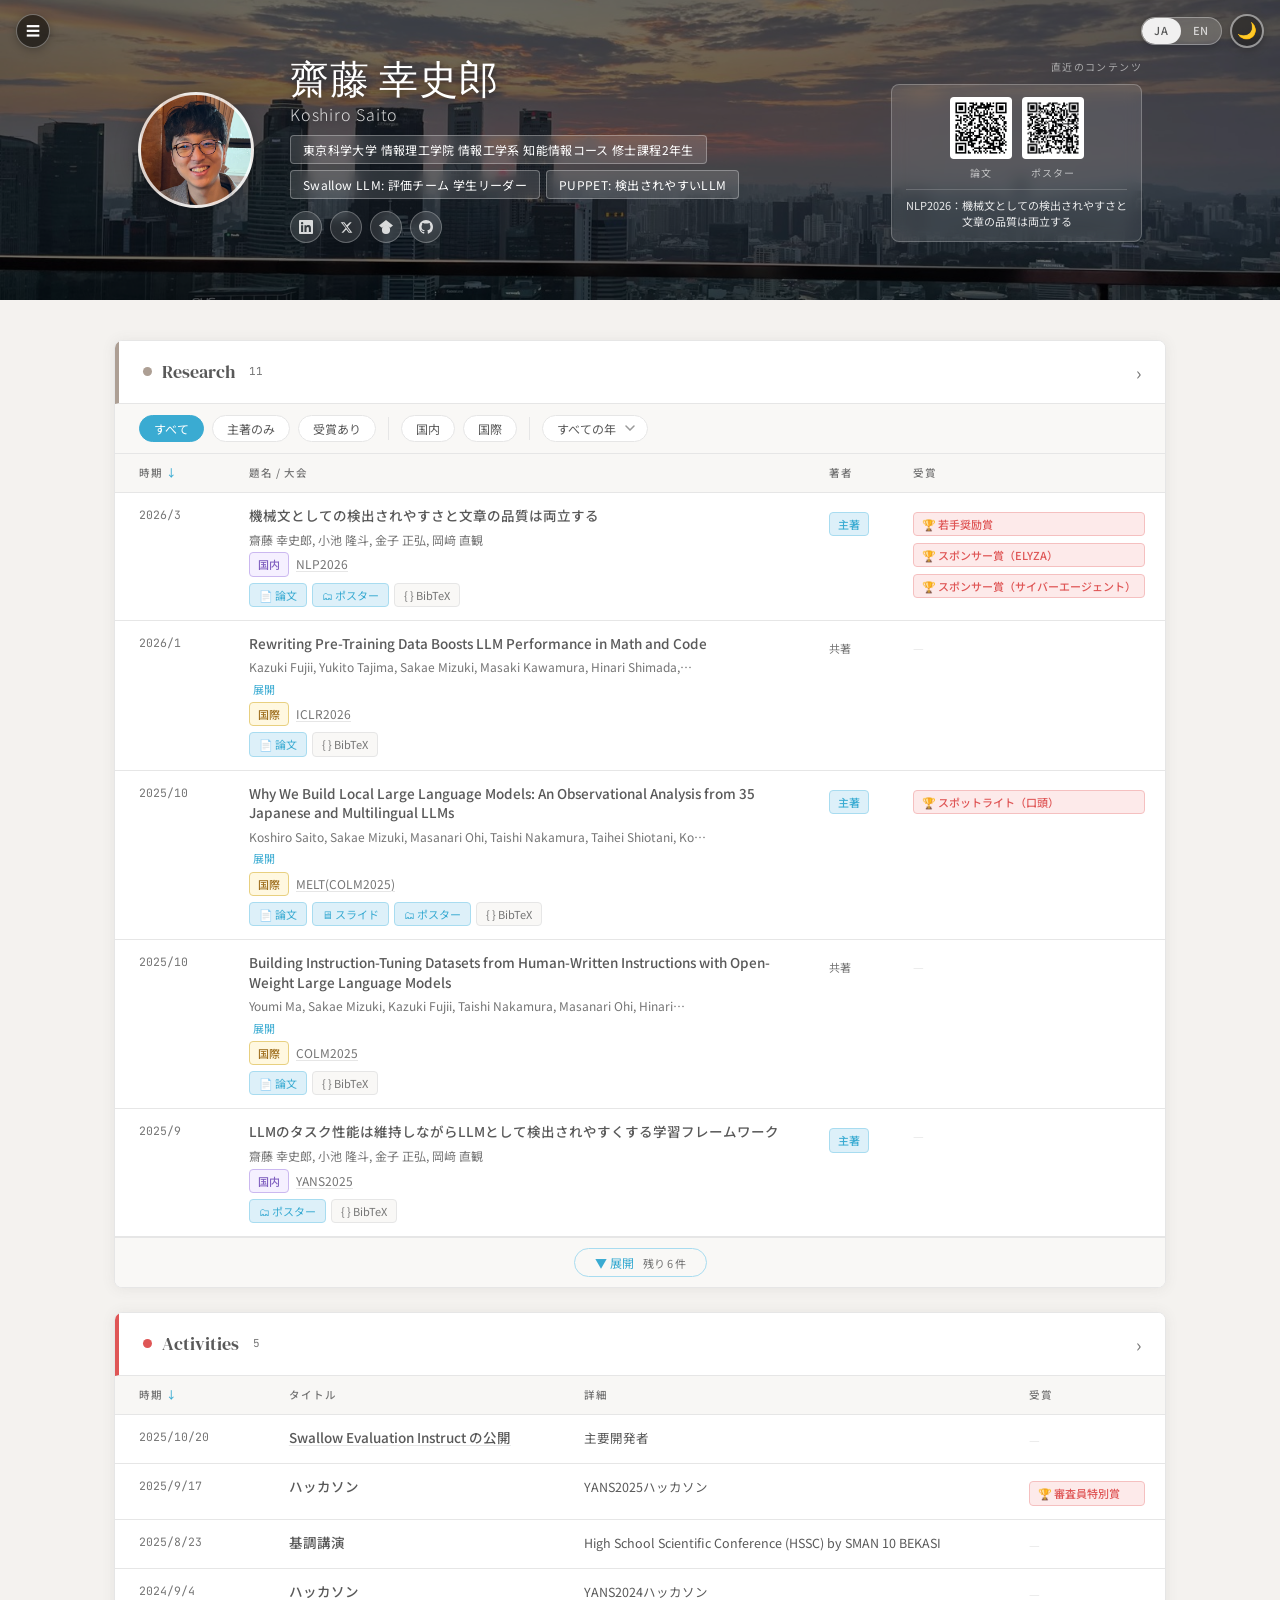
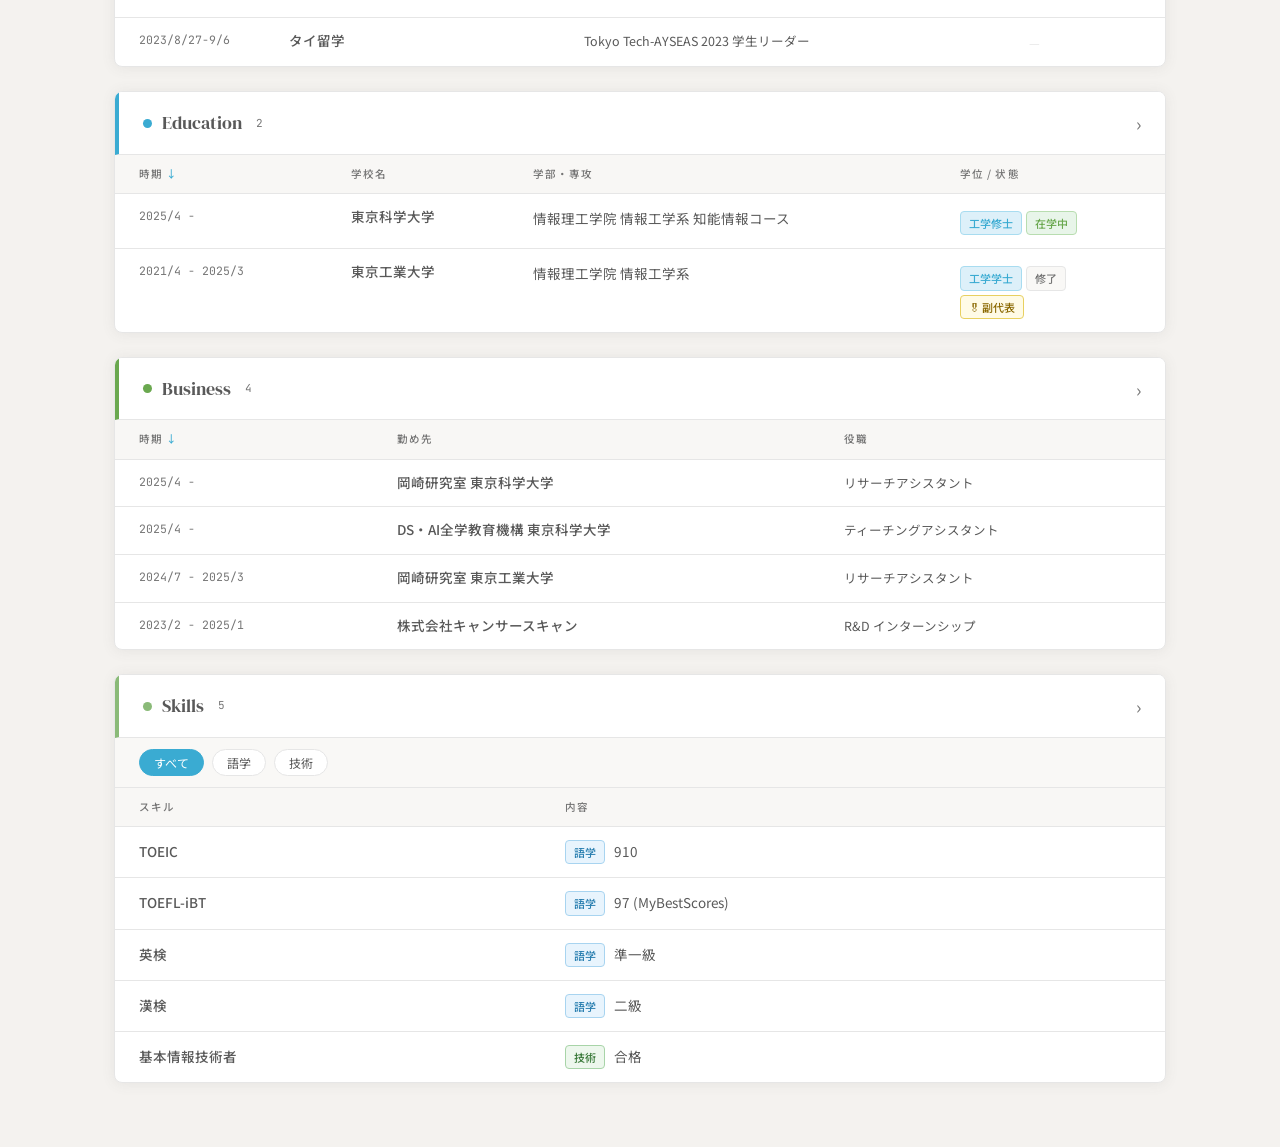
==== commit 7ff9d557: "Add icon" ====
--- a/index.html
+++ b/index.html
@@ -9,6 +9,7 @@
 <link rel="alternate" hreflang="ja" href="https://pakapaka333.github.io/">
 <link rel="alternate" hreflang="en" href="https://pakapaka333.github.io/en/">
 <link rel="alternate" hreflang="x-default" href="https://pakapaka333.github.io/">
+<link rel="icon" type="image/svg+xml" href="figures/favicon.svg">
 <link rel="icon" type="image/png" href="figures/favicon.png">
 <link rel="apple-touch-icon" href="figures/apple-touch-icon.png">
 <!-- OGP / Twitter Card -->
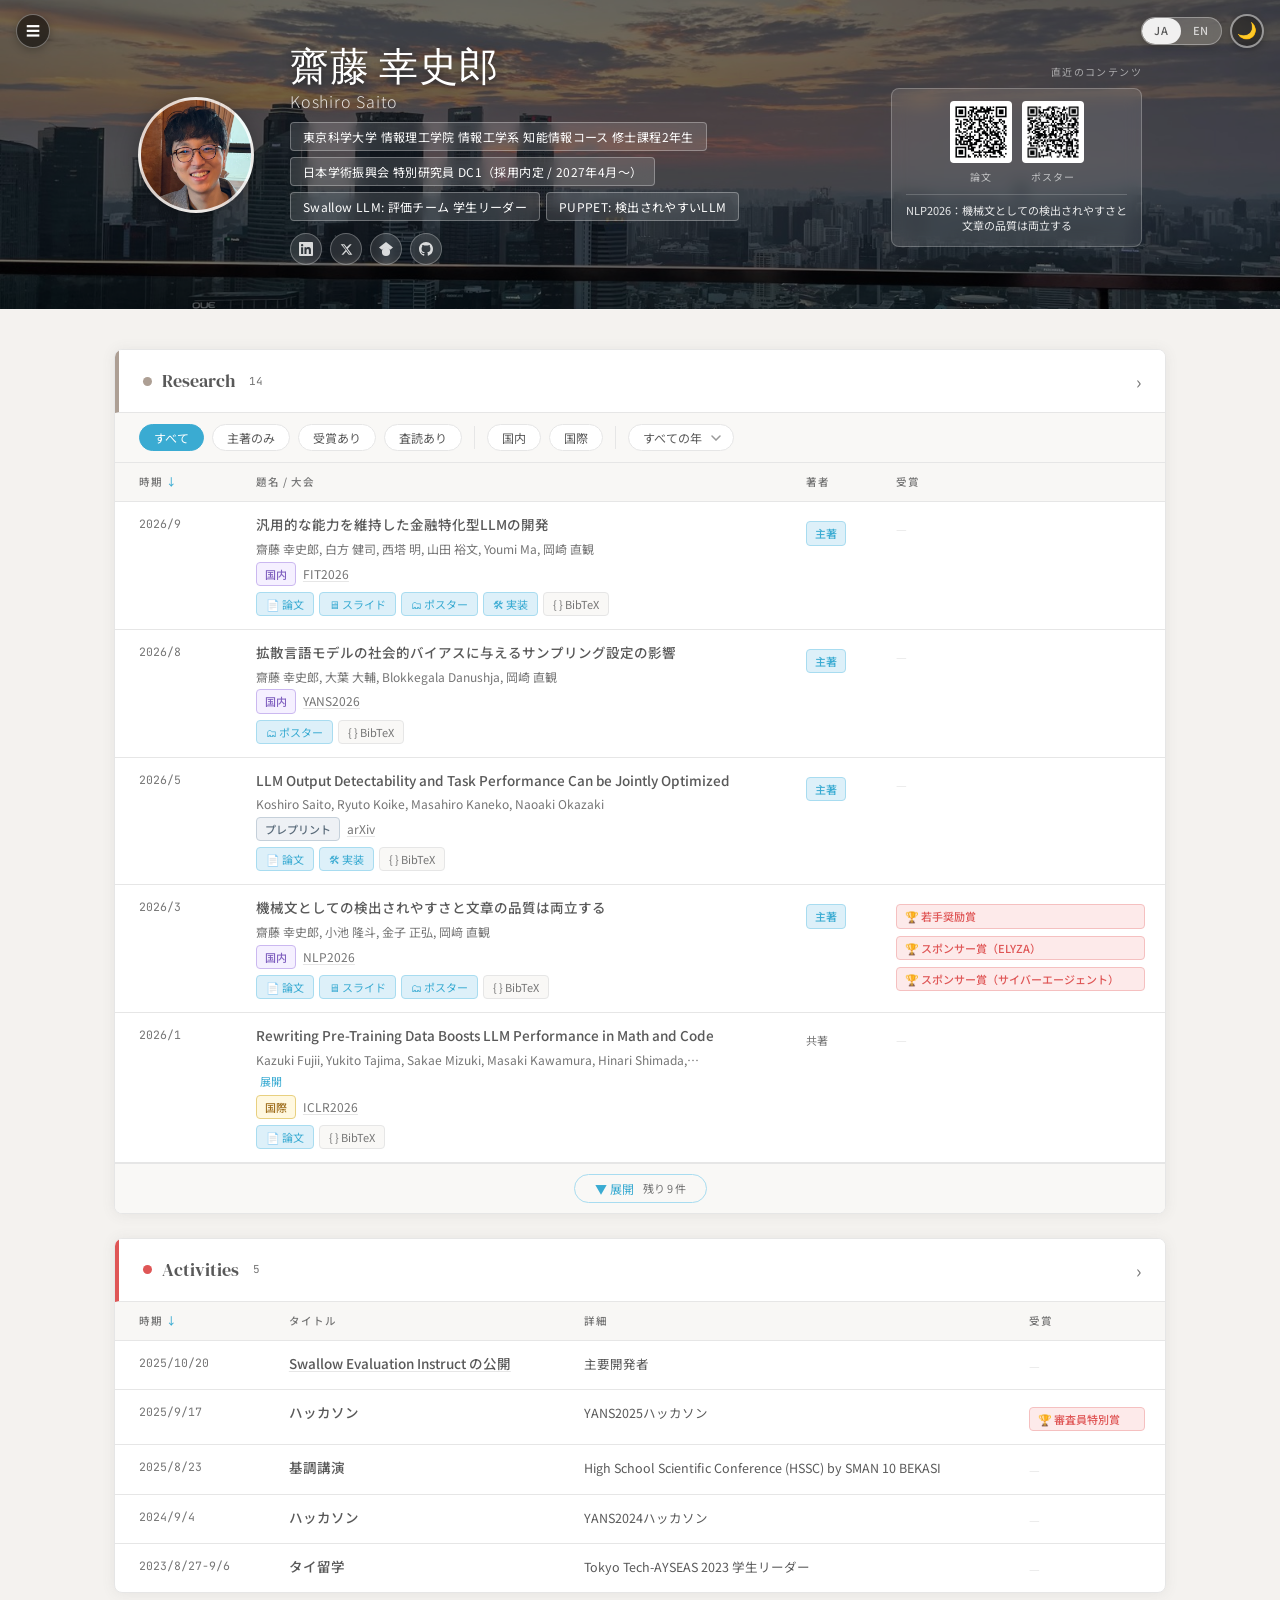
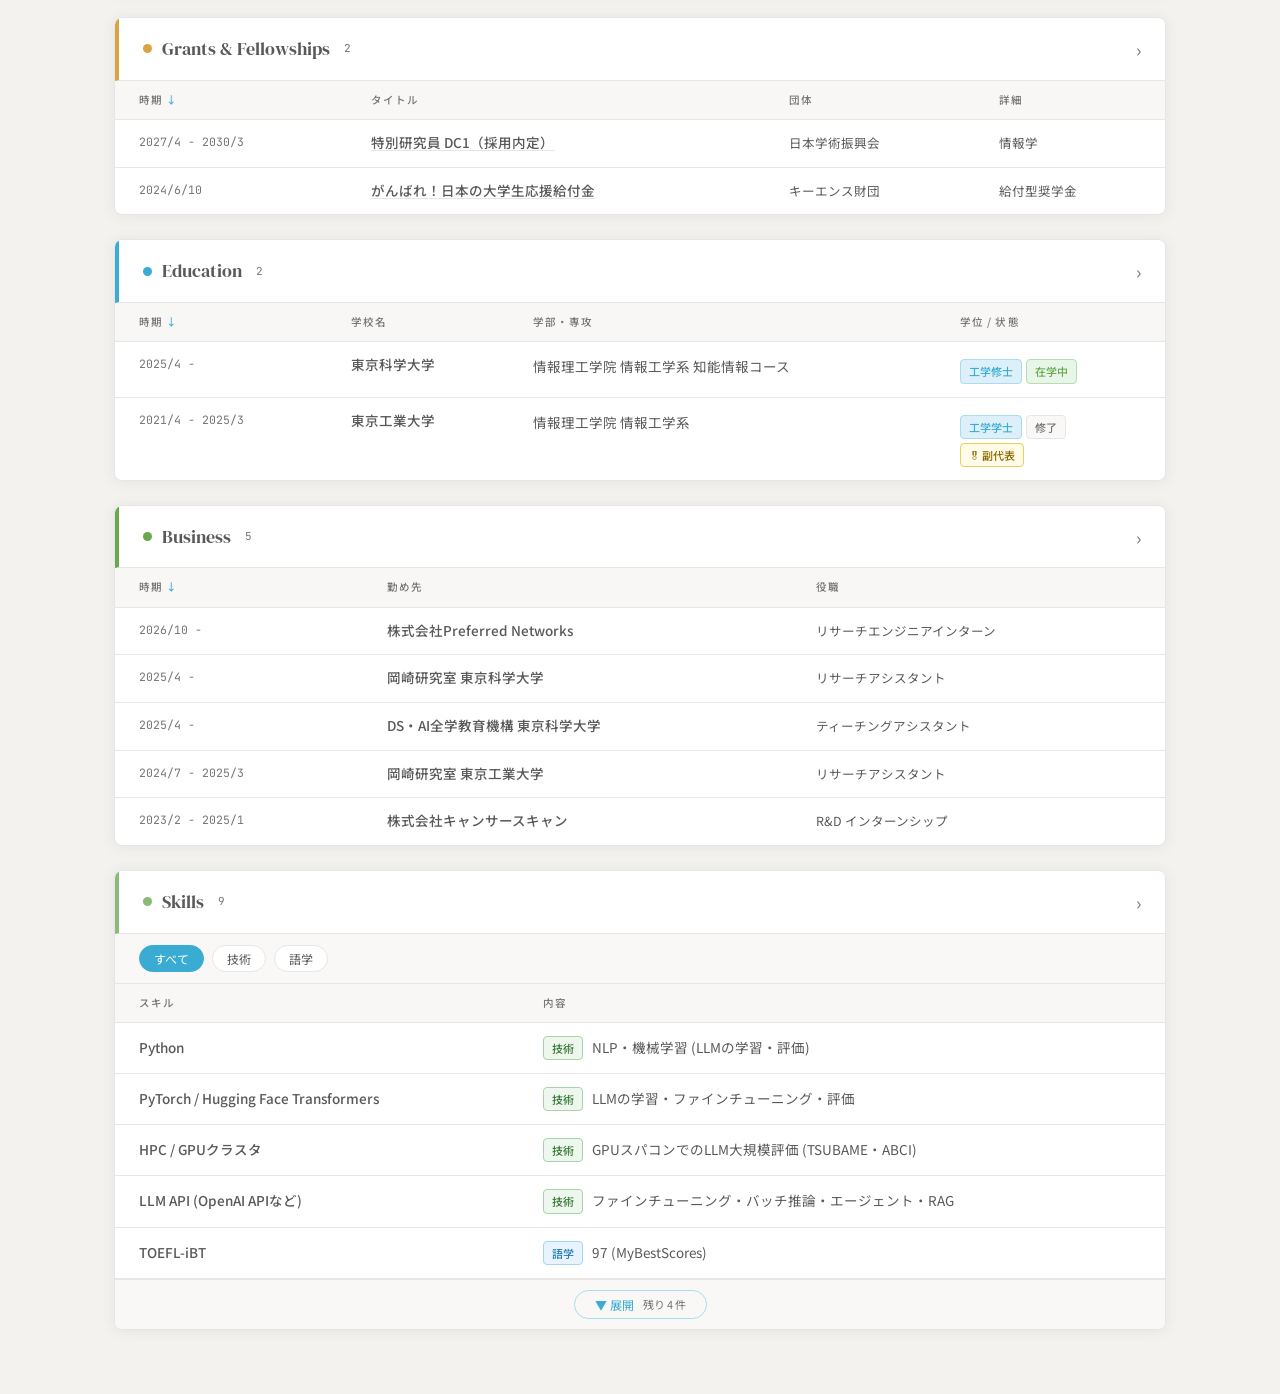
==== commit dc986c9a: "Update" ====
--- a/index.html
+++ b/index.html
@@ -108,7 +108,7 @@
 <noscript>
   <div style="max-width:1100px;margin:0 auto;padding:24px 48px;">
     <p>このページの表示には JavaScript が必要です。</p>
-    <p>齋藤 幸史郎 (Koshiro Saito) — 東京科学大学 情報理工学院 修士課程。
+    <p>齋藤 幸史郎 (Koshiro Saito) — 東京科学大学 情報理工学院 修士課程。日本学術振興会 特別研究員 DC1（採用内定 / 2027年4月〜）。
       研究業績は <a href="https://scholar.google.co.jp/citations?user=h8HGRU4AAAAJ">Google Scholar</a> をご覧ください。</p>
   </div>
 </noscript>
--- a/css/style.css
+++ b/css/style.css
@@ -10,6 +10,7 @@
   --sky:        #3AABD2;
   --light-gray: #E6E6E6;
   --sage:       #6aa84f;
+  --gold:       #D9A441;
 
   --bg:         #f4f2ef;
   --surface:    #ffffff;
@@ -34,6 +35,7 @@
   --lang-bd:     #a8d4f0;
   --tech-bd:     #a8d4a8;
   --dist-bd:     #e8d060;
+  --preprint-bd: #c5d0da;
 }
 
 /* ── Dark Tokens ── */
@@ -60,6 +62,7 @@
   --lang-bd:     #2a4a65;
   --tech-bd:     #2a5030;
   --dist-bd:     #6a5000;
+  --preprint-bd: #3d4a56;
 }
 
 /* OS-level dark when no manual override */
@@ -87,6 +90,7 @@
     --lang-bd:     #2a4a65;
     --tech-bd:     #2a5030;
     --dist-bd:     #6a5000;
+    --preprint-bd: #3d4a56;
   }
 }
 
@@ -240,7 +244,7 @@
 .section-card { background: var(--surface); border: 1px solid var(--border); border-radius: var(--radius); box-shadow: var(--shadow); overflow: hidden; animation: fadeUp 0.42s ease both; transition: background 0.25s, border-color 0.25s; }
 .section-card:nth-child(1){animation-delay:0.04s} .section-card:nth-child(2){animation-delay:0.09s}
 .section-card:nth-child(3){animation-delay:0.14s} .section-card:nth-child(4){animation-delay:0.19s}
-.section-card:nth-child(5){animation-delay:0.24s}
+.section-card:nth-child(5){animation-delay:0.24s} .section-card:nth-child(6){animation-delay:0.29s}
 @keyframes fadeUp { from { opacity:0; transform:translateY(13px); } to { opacity:1; transform:translateY(0); } }
 
 .section-header { display:flex; align-items:center; justify-content:space-between; padding:15px 24px; cursor:pointer; user-select:none; border-bottom:1px solid var(--border); background:var(--surface); transition:background 0.13s; }
@@ -248,6 +252,7 @@
 
 #sec-research   .section-header { border-left:4px solid var(--stone); }
 #sec-activities .section-header { border-left:4px solid var(--coral); }
+#sec-grants     .section-header { border-left:4px solid var(--gold); }
 #sec-education  .section-header { border-left:4px solid var(--sky); }
 #sec-business   .section-header { border-left:4px solid var(--sage); }
 #sec-skills     .section-header { border-left:4px solid #8aba78; }
@@ -255,7 +260,7 @@
 .section-title { display:flex; align-items:center; gap:10px; }
 .section-dot { width:9px; height:9px; border-radius:50%; flex-shrink:0; }
 .dot-research{background:var(--stone)} .dot-activities{background:var(--coral)}
-.dot-education{background:var(--sky)} .dot-business{background:var(--sage)} .dot-skills{background:#8aba78}
+.dot-grants{background:var(--gold)} .dot-education{background:var(--sky)} .dot-business{background:var(--sage)} .dot-skills{background:#8aba78}
 
 .section-label { font-family:'DM Serif Display',serif; font-size:1.13rem; color:var(--text); }
 .section-count { font-family:'JetBrains Mono',monospace; font-size:11px; color:var(--muted); margin-left:4px; }
@@ -345,6 +350,7 @@
 .badge-status-ongoing{ background:#e8f5e9; color:#6aa84f; border:1px solid var(--ongoing-bd); }
 .badge-domestic      { background:#f5f0ff; color:#8060c0; border:1px solid var(--domestic-bd); }
 .badge-international { background:#fff8e0; color:#a07020; border:1px solid var(--intl-bd); }
+.badge-preprint      { background:#eef1f5; color:#5a6b7a; border:1px solid var(--preprint-bd); }
 .badge-lang          { background:#e8f4fd; color:#2a7fb0; border:1px solid var(--lang-bd); }
 .badge-tech          { background:#edf7ed; color:#3a7a3a; border:1px solid var(--tech-bd); }
 .awards-cell { display:flex; flex-direction:column; gap:3px; }
@@ -353,12 +359,14 @@
 :root[data-theme="dark"] .badge-status-ongoing { background:#1a3020; }
 :root[data-theme="dark"] .badge-domestic       { background:#2a1840; }
 :root[data-theme="dark"] .badge-international  { background:#2a2010; }
+:root[data-theme="dark"] .badge-preprint       { background:#232a30; }
 :root[data-theme="dark"] .badge-lang           { background:#10283a; }
 :root[data-theme="dark"] .badge-tech           { background:#102010; }
 @media (prefers-color-scheme:dark) {
   :root:not([data-theme="light"]):not([data-theme="dark"]) .badge-status-ongoing { background:#1a3020; }
   :root:not([data-theme="light"]):not([data-theme="dark"]) .badge-domestic       { background:#2a1840; }
   :root:not([data-theme="light"]):not([data-theme="dark"]) .badge-international  { background:#2a2010; }
+  :root:not([data-theme="light"]):not([data-theme="dark"]) .badge-preprint       { background:#232a30; }
   :root:not([data-theme="light"]):not([data-theme="dark"]) .badge-lang           { background:#10283a; }
   :root:not([data-theme="light"]):not([data-theme="dark"]) .badge-tech           { background:#102010; }
 }
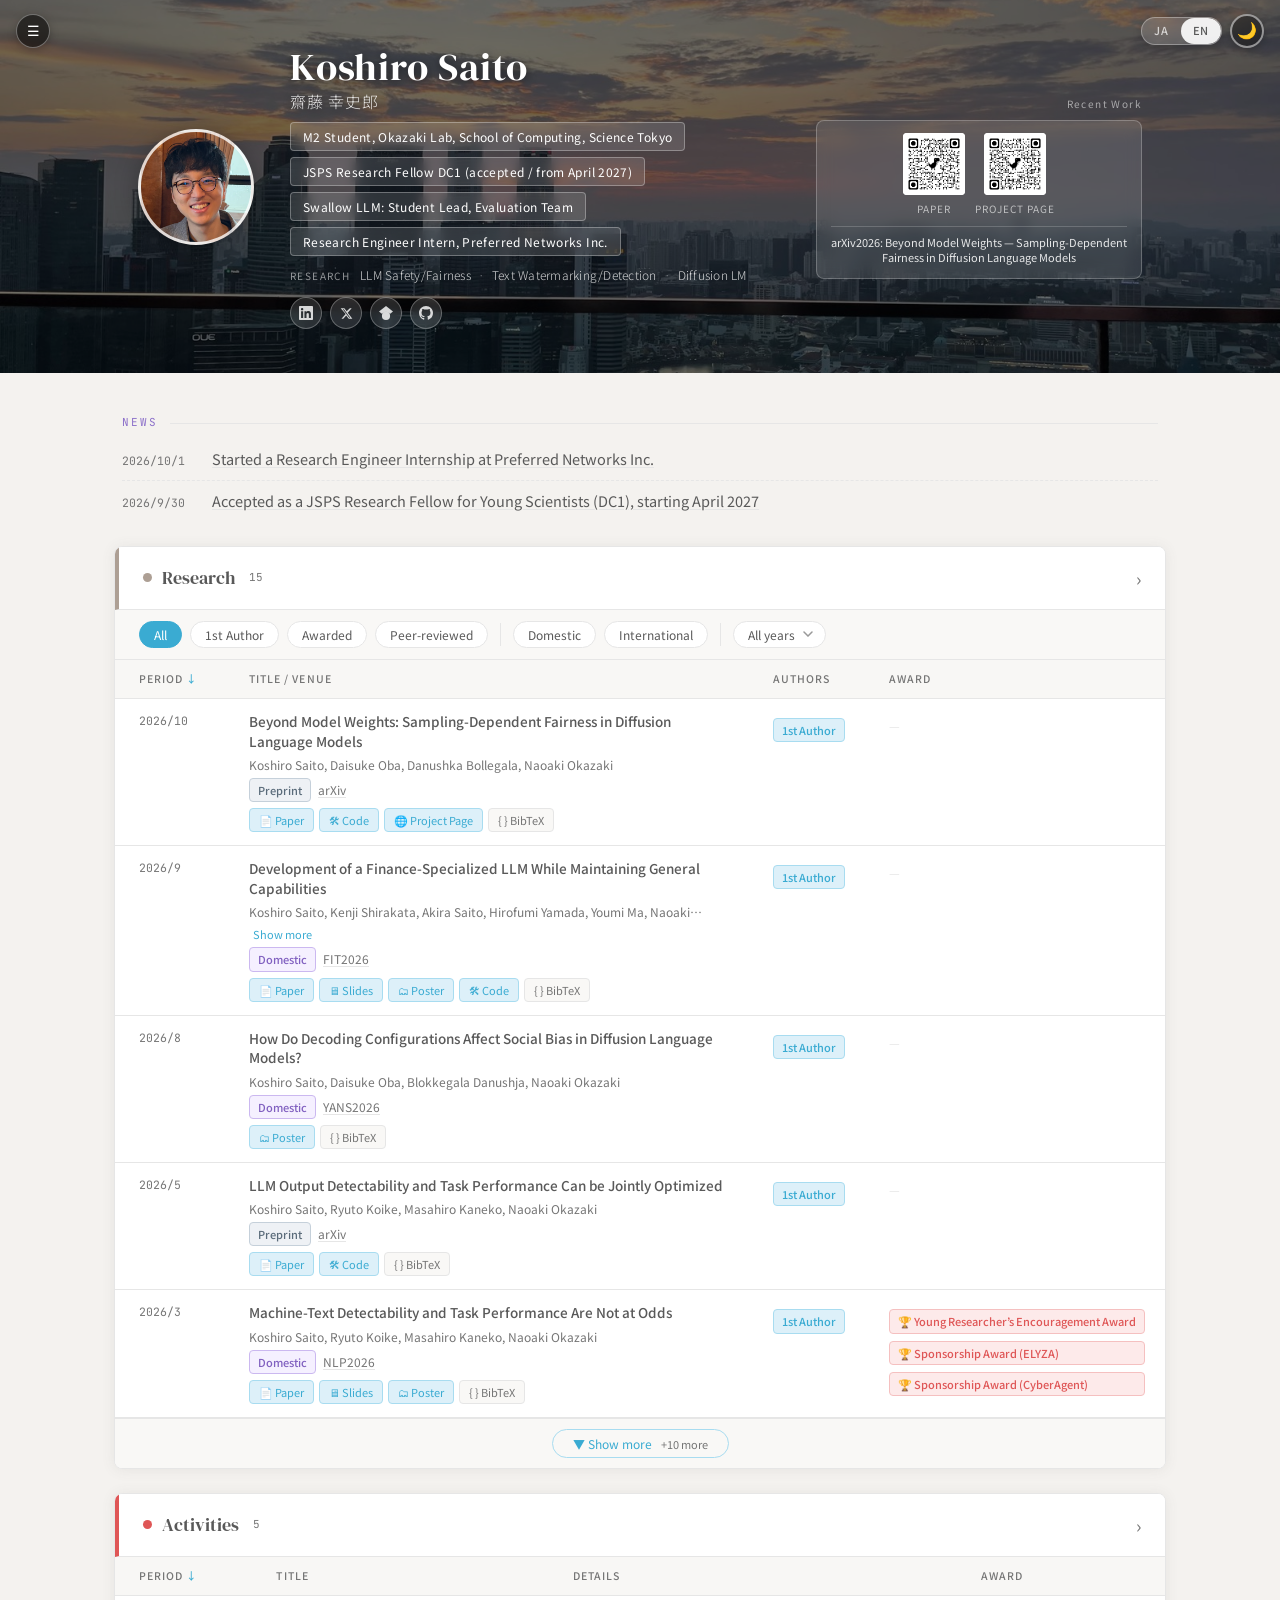
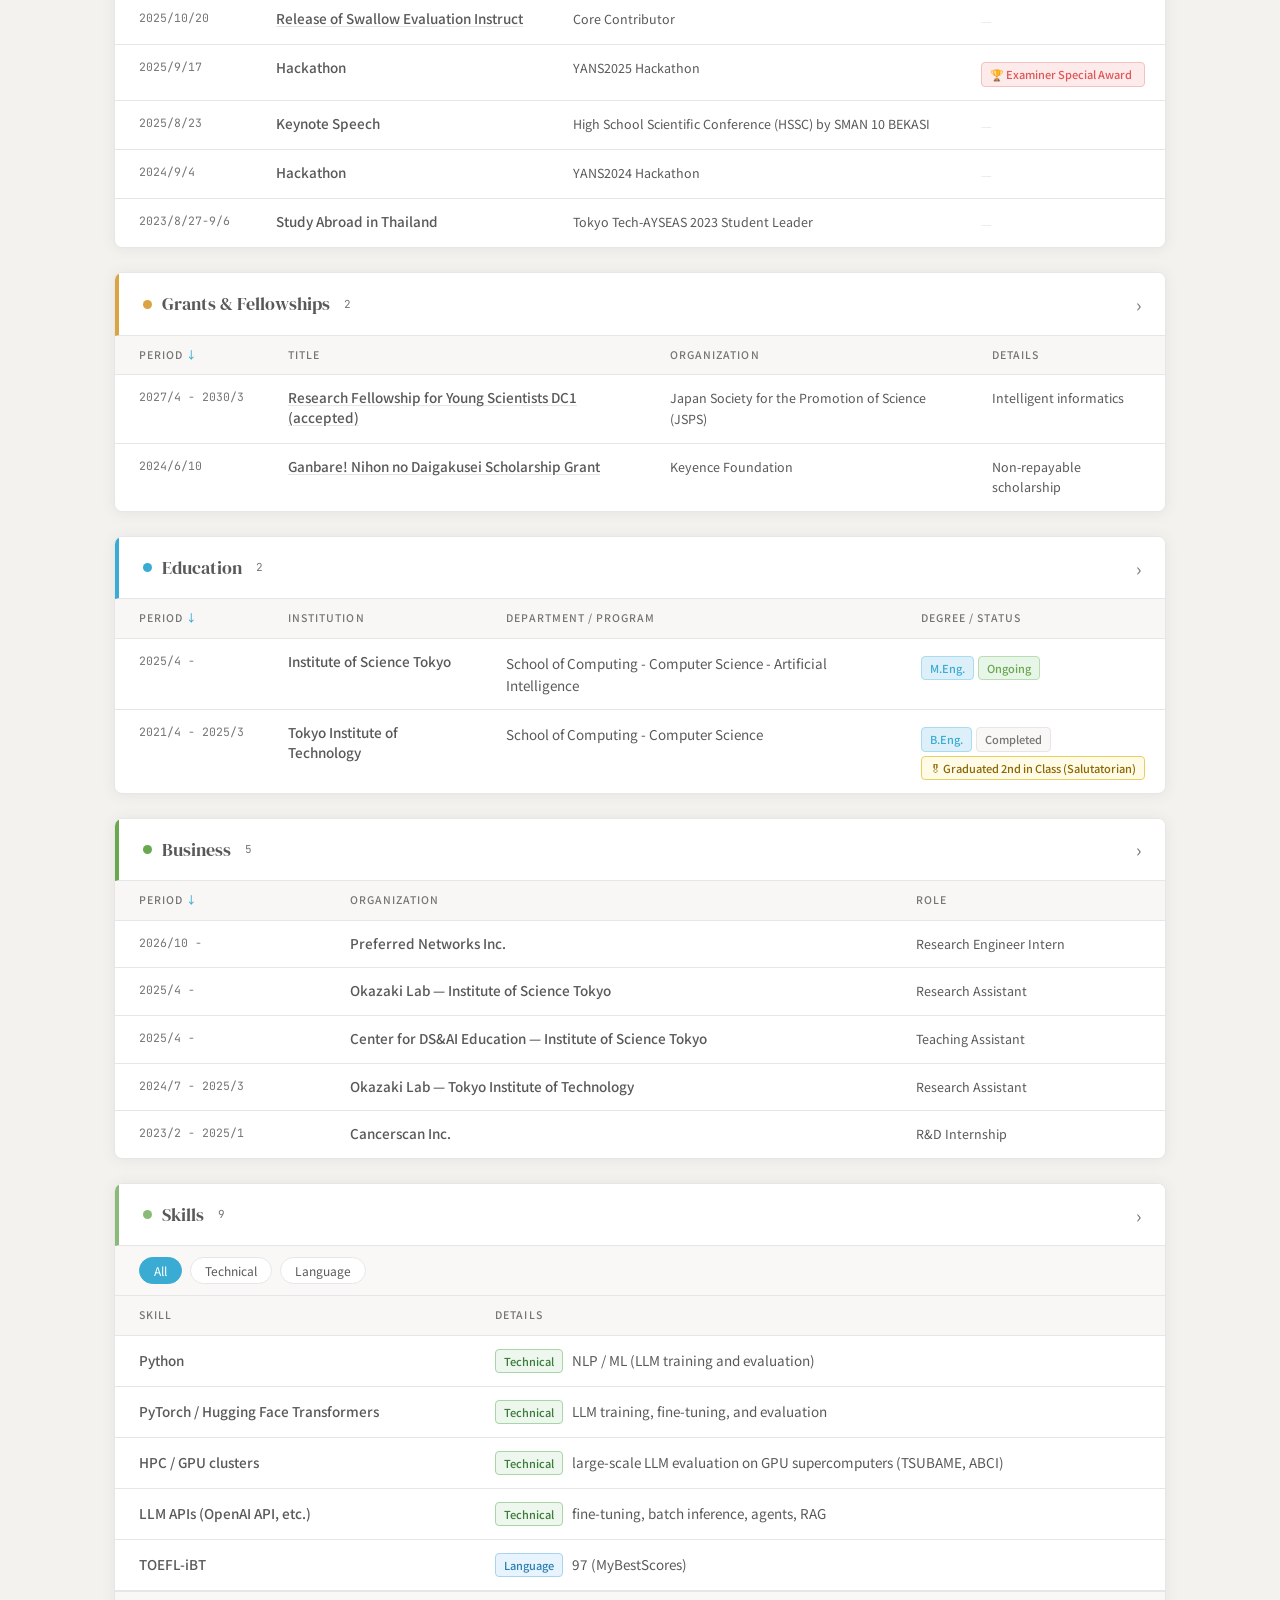
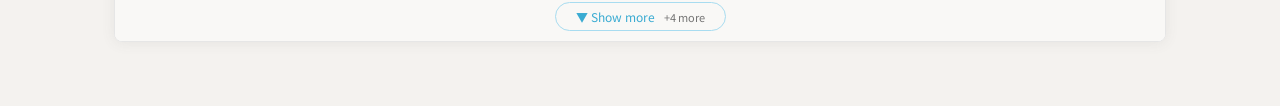
==== commit 5233e875: "Make English the default page, fix OS theme detection, update header - Move English page to / and Ja" ====
--- a/index.html
+++ b/index.html
@@ -1,27 +1,28 @@
 <!DOCTYPE html>
-<html lang="ja">
+<html lang="en">
 <head>
 <meta charset="UTF-8">
 <meta name="viewport" content="width=device-width, initial-scale=1.0">
-<title>齋藤 幸史郎 (Koshiro Saito)</title>
+<meta name="color-scheme" content="light dark">
+<title>Koshiro Saito (齋藤 幸史郎)</title>
 <!-- <meta name="description" content=""> -->
 <link rel="canonical" href="https://pakapaka333.github.io/">
-<link rel="alternate" hreflang="ja" href="https://pakapaka333.github.io/">
-<link rel="alternate" hreflang="en" href="https://pakapaka333.github.io/en/">
+<link rel="alternate" hreflang="ja" href="https://pakapaka333.github.io/ja/">
+<link rel="alternate" hreflang="en" href="https://pakapaka333.github.io/">
 <link rel="alternate" hreflang="x-default" href="https://pakapaka333.github.io/">
 <link rel="icon" type="image/svg+xml" href="figures/favicon.svg">
 <link rel="icon" type="image/png" href="figures/favicon.png">
 <link rel="apple-touch-icon" href="figures/apple-touch-icon.png">
 <!-- OGP / Twitter Card -->
 <meta property="og:type" content="profile">
-<meta property="og:title" content="齋藤 幸史郎 (Koshiro Saito)">
+<meta property="og:title" content="Koshiro Saito (齋藤 幸史郎)">
 <!-- <meta property="og:description" content=""> -->
 <meta property="og:url" content="https://pakapaka333.github.io/">
 <meta property="og:image" content="https://pakapaka333.github.io/figures/face_picture_trimmed.png">
-<meta property="og:locale" content="ja_JP">
-<meta property="og:locale:alternate" content="en_US">
+<meta property="og:locale" content="en_US">
+<meta property="og:locale:alternate" content="ja_JP">
 <meta name="twitter:card" content="summary">
-<meta name="twitter:title" content="齋藤 幸史郎 (Koshiro Saito)">
+<meta name="twitter:title" content="Koshiro Saito (齋藤 幸史郎)">
 <!-- <meta name="twitter:description" content=""> -->
 <meta name="twitter:image" content="https://pakapaka333.github.io/figures/face_picture_trimmed.png">
 <!-- Structured data -->
@@ -39,14 +40,17 @@
   }
 }
 </script>
-<!-- sameAs (SNSリンク) は profile/profile.json の links から app.js が注入する -->
+<!-- sameAs (SNS links) is injected by app.js from profile/profile.json links -->
 
-<!-- Apply stored theme before render to prevent flash -->
+<!-- Theme bootstrap: apply the user's explicit override (if any) before first paint.
+     With no override, data-theme stays unset and css/style.css follows the OS via prefers-color-scheme,
+     so OS changes are picked up live. See js/app.js THEME. -->
 <script>
   (function(){
-    var s=localStorage.getItem('theme');
-    if(!s){s=window.matchMedia('(prefers-color-scheme:dark)').matches?'dark':'light';}
-    document.documentElement.setAttribute('data-theme',s);
+    try{
+      var s=localStorage.getItem('theme');
+      if(s==='dark'||s==='light'){document.documentElement.setAttribute('data-theme',s);}
+    }catch(e){}
   })();
 </script>
 <link rel="preconnect" href="https://fonts.googleapis.com">
@@ -56,13 +60,13 @@
 </head>
 <body>
 
-<!-- Fixed controls: lang switch + theme toggle -->
+<!-- Fixed controls -->
 <div class="fixed-controls">
-  <nav class="lang-switch" aria-label="言語切り替え">
-    <span class="lang-btn active">JA</span>
-    <a class="lang-btn" href="en/">EN</a>
+  <nav class="lang-switch" aria-label="Language switch">
+    <a class="lang-btn" href="ja/">JA</a>
+    <span class="lang-btn active">EN</span>
   </nav>
-  <button class="theme-toggle" id="themeToggle" onclick="toggleTheme()" aria-label="テーマ切り替え">🌙</button>
+  <button class="theme-toggle" id="themeToggle" onclick="toggleTheme()" aria-label="Toggle theme">🌙</button>
 </div>
 
 <!-- BibTeX Modal -->
@@ -74,7 +78,7 @@
     </div>
     <div class="modal-body"><pre class="bibtex-code" id="bibtexContent"></pre></div>
     <div class="modal-footer">
-      <button class="copy-btn" id="copyBtn" onclick="copyBibtex()">コピー</button>
+      <button class="copy-btn" id="copyBtn" onclick="copyBibtex()">Copy</button>
     </div>
   </div>
 </div>
@@ -84,10 +88,11 @@
   <div class="header-bg-fallback"></div>
   <div class="header-bg"></div>
   <div class="header-content">
-    <div class="face-photo" role="img" aria-label="プロフィール写真"></div>
+    <div class="face-photo" role="img" aria-label="Profile photo"></div>
     <div class="header-name">
       <h1><span id="profileNameMain">…</span><span class="name-sub" id="profileNameSub"></span></h1>
       <div class="affiliation" id="profileAffiliations"></div>
+      <div class="header-interests" id="profileInterests"></div>
       <div class="header-sns" id="profileSns"></div>
     </div>
     <div class="header-recent-wrap">
@@ -99,7 +104,7 @@
 
 <!-- Main -->
 <main class="main" id="mainContent">
-  <!-- スケルトン: JS がデータを取得するまでのプレースホルダー -->
+  <!-- Skeleton placeholders shown until JS fetches the data -->
   <div class="skeleton-card" aria-hidden="true"><div class="sk-bar sk-title"></div><div class="sk-bar w85"></div><div class="sk-bar w60"></div></div>
   <div class="skeleton-card" aria-hidden="true"><div class="sk-bar sk-title"></div><div class="sk-bar w85"></div><div class="sk-bar w60"></div></div>
   <div class="skeleton-card" aria-hidden="true"><div class="sk-bar sk-title"></div><div class="sk-bar w60"></div></div>
@@ -107,14 +112,14 @@
 
 <noscript>
   <div style="max-width:1100px;margin:0 auto;padding:24px 48px;">
-    <p>このページの表示には JavaScript が必要です。</p>
-    <p>齋藤 幸史郎 (Koshiro Saito) — 東京科学大学 情報理工学院 修士課程。日本学術振興会 特別研究員 DC1（採用内定 / 2027年4月〜）。
-      研究業績は <a href="https://scholar.google.co.jp/citations?user=h8HGRU4AAAAJ">Google Scholar</a> をご覧ください。</p>
+    <p>This page requires JavaScript.</p>
+    <p>Koshiro Saito (齋藤 幸史郎) — M2 student, School of Computing, Institute of Science Tokyo. JSPS Research Fellow DC1 (accepted / from April 2027).
+      See <a href="https://scholar.google.co.jp/citations?user=h8HGRU4AAAAJ">Google Scholar</a> for publications.</p>
   </div>
 </noscript>
 
-<script src="js/lang/ja.js"></script>
+<script src="js/lang/en.js"></script>
 <script src="js/app.js"></script>
-<script>initPage('ja', '');</script>
+<script>initPage('en', '');</script>
 </body>
 </html>
--- a/css/style.css
+++ b/css/style.css
@@ -4,6 +4,7 @@
 
 /* ── Palette & Semantic Tokens (Light) ── */
 :root {
+  color-scheme: light;
   --stone:      #AD9F94;
   --charcoal:   #595959;
   --coral:      #DF5656;
@@ -11,6 +12,7 @@
   --light-gray: #E6E6E6;
   --sage:       #6aa84f;
   --gold:       #D9A441;
+  --news:       #8B6FC9; /* News 専用。他セクションの色(stone/coral/sky/sage/gold/green)と被らない紫 */
 
   --bg:         #f4f2ef;
   --surface:    #ffffff;
@@ -40,6 +42,8 @@
 
 /* ── Dark Tokens ── */
 :root[data-theme="dark"] {
+  color-scheme: dark;
+  --news:       #a994e0;
   --bg:         #1a1917;
   --surface:    #242220;
   --surface-2:  #2c2a27;
@@ -65,9 +69,12 @@
   --preprint-bd: #3d4a56;
 }
 
-/* OS-level dark when no manual override */
+/* OS-level dark when no manual override (data-theme unset = auto mode; see js/app.js THEME).
+   Tokens must stay identical to the :root[data-theme="dark"] block above. */
 @media (prefers-color-scheme: dark) {
   :root:not([data-theme="light"]):not([data-theme="dark"]) {
+    color-scheme: dark;
+    --news:       #a994e0;
     --bg:         #1a1917;
     --surface:    #242220;
     --surface-2:  #2c2a27;
@@ -176,9 +183,8 @@
   box-shadow: 0 2px 8px rgba(0,0,0,0.25);
   transition: background 0.2s, border-color 0.2s, transform 0.15s, box-shadow 0.15s;
 }
-/* In dark mode: light fill so ☀️ pops and signals "switch to light" */
-:root[data-theme="dark"] .theme-toggle,
-@media (prefers-color-scheme: dark) { :root:not([data-theme="light"]):not([data-theme="dark"]) .theme-toggle { } }
+/* In dark mode: light fill so ☀️ pops and signals "switch to light".
+   data-mode is set by js/app.js from the *effective* theme (override or OS). */
 .theme-toggle[data-mode="dark"] {
   background: rgba(255,255,255,0.85);
   border-color: rgba(255,255,255,0.9);
@@ -216,6 +222,10 @@
 .name-sub { display: block; font-family: 'Noto Sans JP', sans-serif; font-size: 1rem; font-weight: 300; opacity: 0.82; margin-top: 3px; }
 .header-name .affiliation { margin-top: 12px; display: flex; flex-wrap: wrap; gap: 6px; }
 .affil-tag { font-size: 12px; font-weight: 400; letter-spacing: 0.03em; background: rgba(255,255,255,0.13); border: 1px solid rgba(255,255,255,0.3); border-radius: 4px; padding: 3px 12px; backdrop-filter: blur(6px); }
+
+.header-interests { margin-top: 8px; font-size: 12px; font-weight: 300; letter-spacing: 0.02em; color: rgba(255,255,255,0.82); display: flex; flex-wrap: wrap; align-items: baseline; column-gap: 7px; row-gap: 2px; }
+.interests-label { font-size: 10px; font-weight: 400; letter-spacing: 0.14em; text-transform: uppercase; color: rgba(255,255,255,0.55); margin-right: 3px; }
+.interests-sep { color: rgba(255,255,255,0.45); }
 
 .header-sns { display: flex; gap: 8px; margin-top: 12px; }
 .sns-btn { display: inline-flex; align-items: center; justify-content: center; width: 32px; height: 32px; color: rgba(255,255,255,0.82); background: rgba(255,255,255,0.12); border: 1px solid rgba(255,255,255,0.28); border-radius: 50%; text-decoration: none; backdrop-filter: blur(4px); transition: background 0.15s, color 0.15s, transform 0.15s; }
@@ -245,6 +255,7 @@
 .section-card:nth-child(1){animation-delay:0.04s} .section-card:nth-child(2){animation-delay:0.09s}
 .section-card:nth-child(3){animation-delay:0.14s} .section-card:nth-child(4){animation-delay:0.19s}
 .section-card:nth-child(5){animation-delay:0.24s} .section-card:nth-child(6){animation-delay:0.29s}
+.section-card:nth-child(7){animation-delay:0.34s}
 @keyframes fadeUp { from { opacity:0; transform:translateY(13px); } to { opacity:1; transform:translateY(0); } }
 
 .section-header { display:flex; align-items:center; justify-content:space-between; padding:15px 24px; cursor:pointer; user-select:none; border-bottom:1px solid var(--border); background:var(--surface); transition:background 0.13s; }
@@ -259,7 +270,7 @@
 
 .section-title { display:flex; align-items:center; gap:10px; }
 .section-dot { width:9px; height:9px; border-radius:50%; flex-shrink:0; }
-.dot-research{background:var(--stone)} .dot-activities{background:var(--coral)}
+.dot-news{background:var(--news)} .dot-research{background:var(--stone)} .dot-activities{background:var(--coral)}
 .dot-grants{background:var(--gold)} .dot-education{background:var(--sky)} .dot-business{background:var(--sage)} .dot-skills{background:#8aba78}
 
 .section-label { font-family:'DM Serif Display',serif; font-size:1.13rem; color:var(--text); }
@@ -404,6 +415,19 @@
 .skill-name { font-weight:500; color:var(--text); }
 .empty-state { text-align:center; padding:36px; color:var(--muted); font-size:13px; }
 
+/* ── News: 枠・カード・左バーなし。背景の上に直接置くテキストブロック。
+   小さなラベルの下に、日付 + 本文の行を細い罫線で区切って並べる(最新 NEWS_MAX 件 / app.js) ── */
+.news-box { padding:0 8px; animation:fadeUp 0.42s ease both; }
+.news-head { display:flex; align-items:center; gap:12px; margin-bottom:6px; }
+.news-label { font-family:'JetBrains Mono',monospace; font-size:11px; font-weight:400; letter-spacing:0.18em; text-transform:uppercase; color:var(--news); }
+.news-head::after { content:''; flex:1; height:1px; background:var(--border); }
+.news-list { list-style:none; margin:0; padding:0; }
+.news-item { display:flex; gap:18px; align-items:baseline; padding:9px 0; border-bottom:1px dashed var(--border); }
+.news-item:last-child { border-bottom:none; }
+.news-date { font-family:'JetBrains Mono',monospace; font-size:11.5px; color:var(--muted); white-space:nowrap; flex-shrink:0; min-width:72px; }
+.news-text { font-size:14.5px; color:var(--text); line-height:1.5; }
+.news-empty { font-size:13px; color:var(--muted); padding:6px 0; }
+
 /* ── In-table hyperlinks ── */
 .td-link {
   color: inherit;
@@ -511,6 +535,7 @@
   .header-content { flex-direction:column; align-items:center; padding:64px 20px 36px; text-align:center; }
   .header-name h1 { font-size:1.9rem; }
   .header-name .affiliation { justify-content:center; }
+  .header-interests { justify-content:center; }
   .header-sns { justify-content:center; }
   .header-recent-wrap { align-items:center; }
   .header-recent { justify-content:center; flex-wrap:wrap; }
@@ -543,6 +568,10 @@
   .td-period { min-width: 0; font-size: 11px; }
   td, thead th { padding-right: 12px; }
 
+  /* News: モバイルは各行で日付の下に本文 */
+  .news-box { padding:0 4px; }
+  .news-item { flex-direction:column; gap:2px; }
+
   /* 目次はモバイルでは初期状態で閉じる(JS 側で制御) */
   .toc { left: 12px; }
   .toc-toggle { top: 12px; left: 12px; }
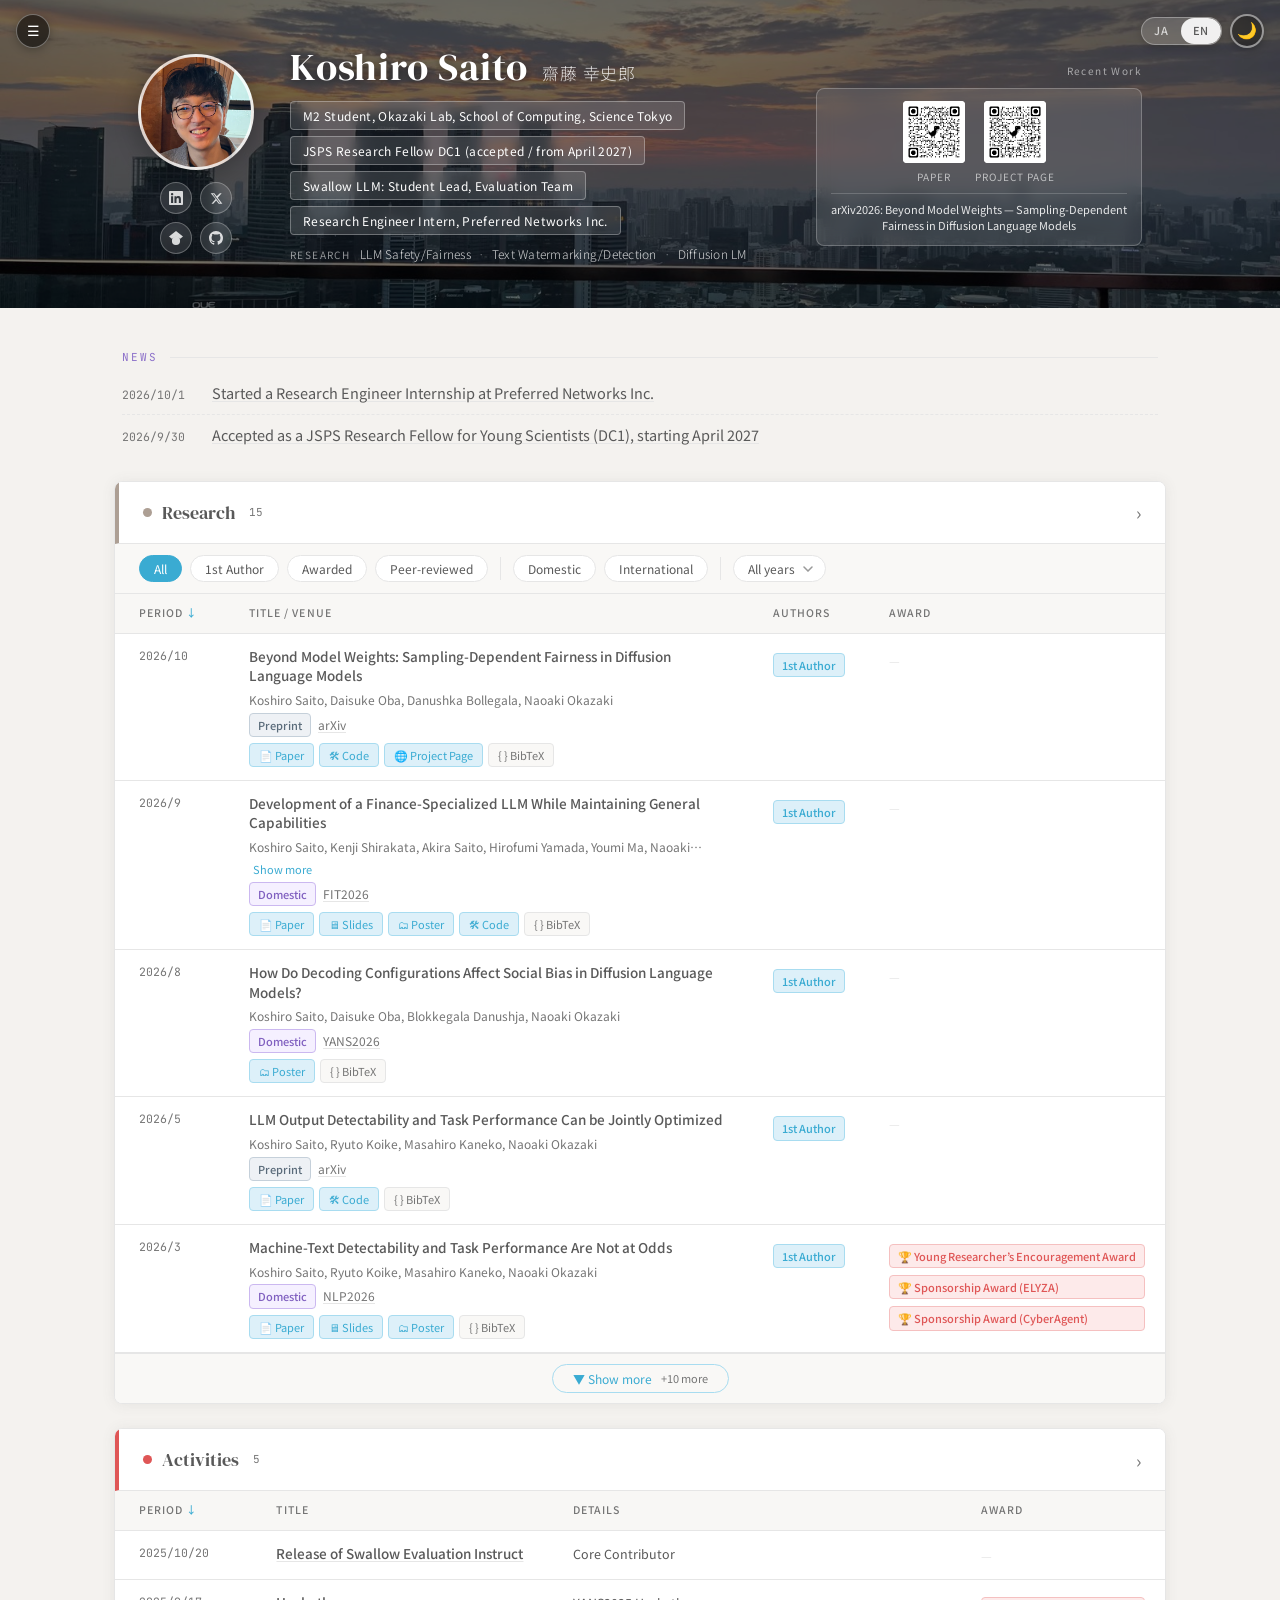
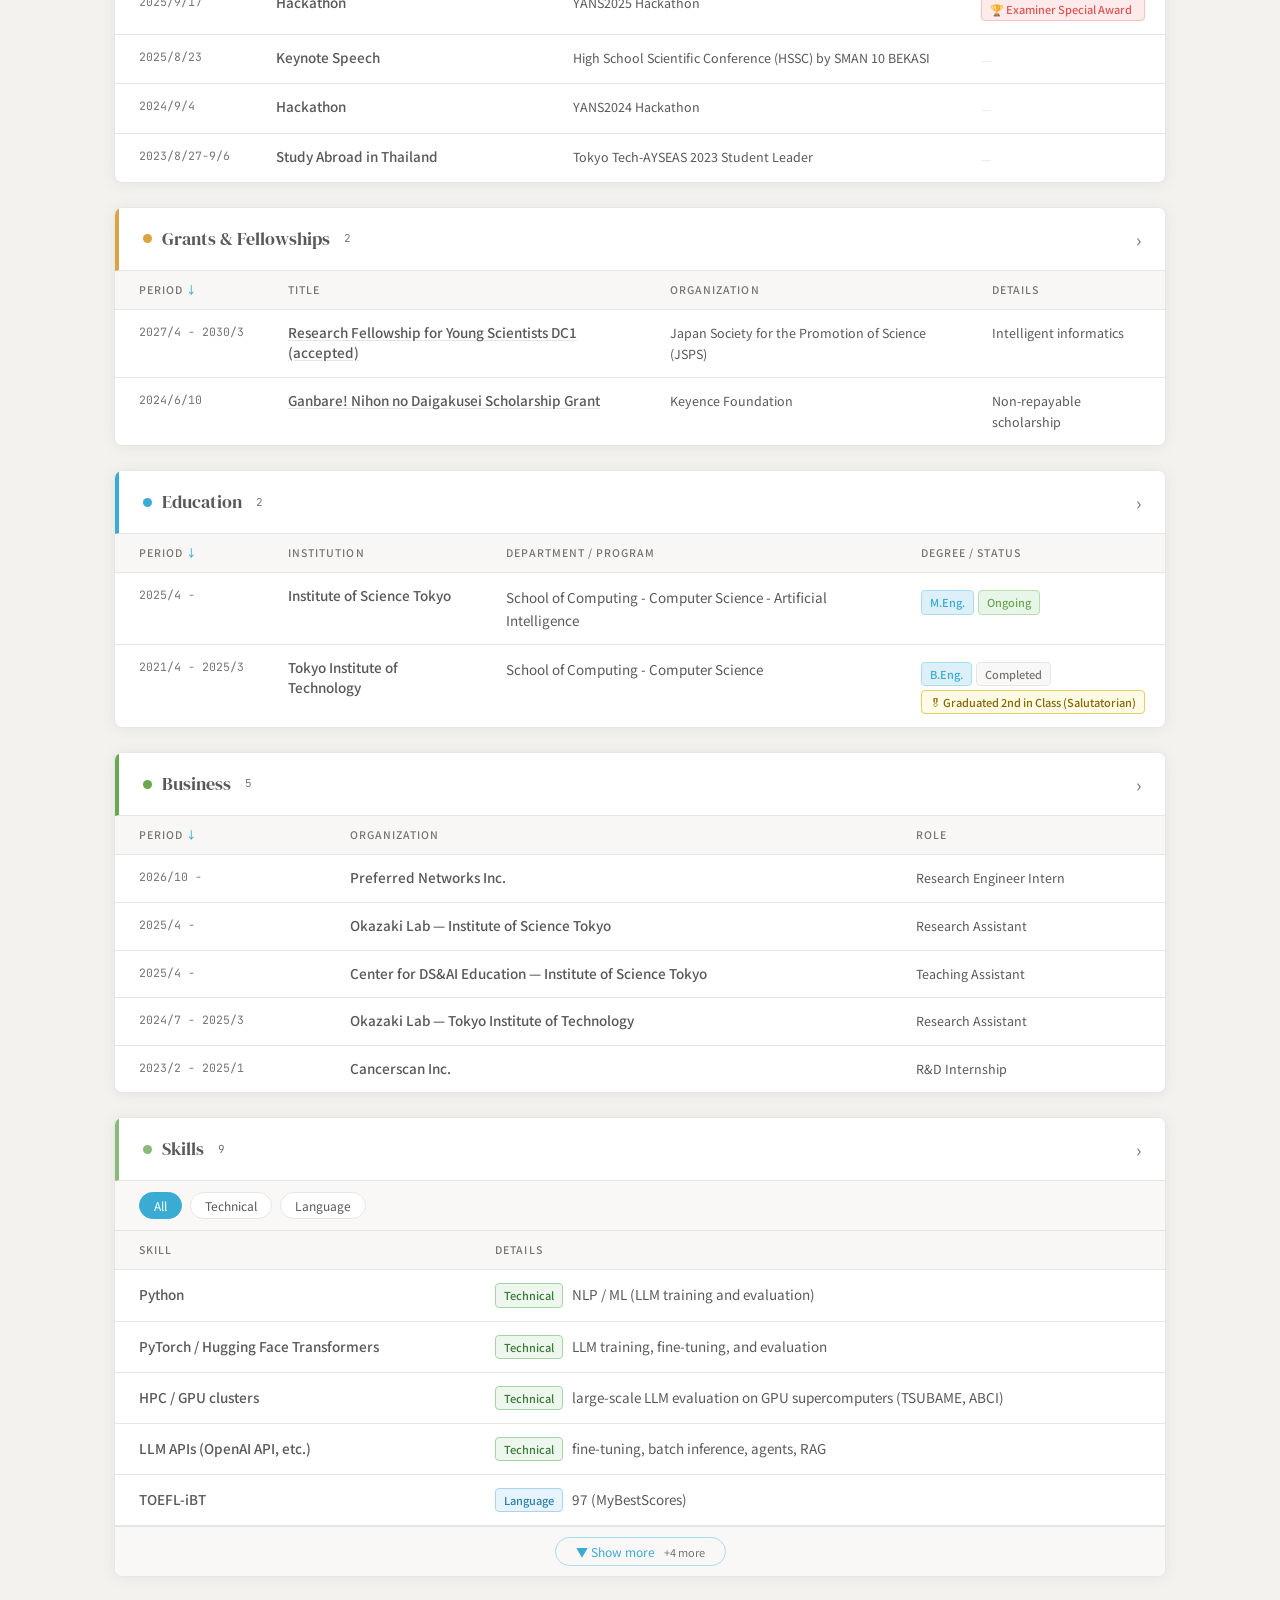
==== commit 74510a83: "Compact header: inline JA/EN name, SNS buttons in 2x2 under the photo - Show the two name forms side" ====
--- a/index.html
+++ b/index.html
@@ -88,12 +88,14 @@
   <div class="header-bg-fallback"></div>
   <div class="header-bg"></div>
   <div class="header-content">
-    <div class="face-photo" role="img" aria-label="Profile photo"></div>
+    <div class="header-left">
+      <div class="face-photo" role="img" aria-label="Profile photo"></div>
+      <div class="header-sns" id="profileSns"></div>
+    </div>
     <div class="header-name">
       <h1><span id="profileNameMain">…</span><span class="name-sub" id="profileNameSub"></span></h1>
       <div class="affiliation" id="profileAffiliations"></div>
       <div class="header-interests" id="profileInterests"></div>
-      <div class="header-sns" id="profileSns"></div>
     </div>
     <div class="header-recent-wrap">
       <span class="recent-label" id="recentLabelEl"></span>
--- a/css/style.css
+++ b/css/style.css
@@ -210,6 +210,7 @@
   display: flex; align-items: center; gap: 36px;
 }
 
+.header-left { flex-shrink: 0; display: flex; flex-direction: column; align-items: center; gap: 12px; }
 .face-photo {
   flex-shrink: 0; width: 116px; height: 116px; border-radius: 50%;
   border: 3px solid rgba(255,255,255,0.78);
@@ -218,8 +219,8 @@
 }
 
 .header-name { flex: 1; color: #fff; }
-.header-name h1 { font-family: 'DM Serif Display', serif; font-size: 2.45rem; font-weight: 400; letter-spacing: 0.02em; line-height: 1.15; text-shadow: 0 2px 10px rgba(0,0,0,0.5); }
-.name-sub { display: block; font-family: 'Noto Sans JP', sans-serif; font-size: 1rem; font-weight: 300; opacity: 0.82; margin-top: 3px; }
+.header-name h1 { font-family: 'DM Serif Display', serif; font-size: 2.45rem; font-weight: 400; letter-spacing: 0.02em; line-height: 1.15; text-shadow: 0 2px 10px rgba(0,0,0,0.5); display: flex; flex-wrap: wrap; align-items: baseline; column-gap: 14px; }
+.name-sub { display: inline-block; font-family: 'Noto Sans JP', sans-serif; font-size: 1.05rem; font-weight: 300; opacity: 0.82; }
 .header-name .affiliation { margin-top: 12px; display: flex; flex-wrap: wrap; gap: 6px; }
 .affil-tag { font-size: 12px; font-weight: 400; letter-spacing: 0.03em; background: rgba(255,255,255,0.13); border: 1px solid rgba(255,255,255,0.3); border-radius: 4px; padding: 3px 12px; backdrop-filter: blur(6px); }
 
@@ -227,7 +228,7 @@
 .interests-label { font-size: 10px; font-weight: 400; letter-spacing: 0.14em; text-transform: uppercase; color: rgba(255,255,255,0.55); margin-right: 3px; }
 .interests-sep { color: rgba(255,255,255,0.45); }
 
-.header-sns { display: flex; gap: 8px; margin-top: 12px; }
+.header-sns { display: grid; grid-template-columns: repeat(2, 32px); gap: 8px; justify-content: center; } /* 2x2 under the photo (photo is 116px; 4-in-a-row would be wider) */
 .sns-btn { display: inline-flex; align-items: center; justify-content: center; width: 32px; height: 32px; color: rgba(255,255,255,0.82); background: rgba(255,255,255,0.12); border: 1px solid rgba(255,255,255,0.28); border-radius: 50%; text-decoration: none; backdrop-filter: blur(4px); transition: background 0.15s, color 0.15s, transform 0.15s; }
 .sns-btn:hover { background: rgba(255,255,255,0.28); color: #fff; transform: translateY(-1px); }
 
@@ -533,10 +534,11 @@
 /* ── Responsive ── */
 @media (max-width: 768px) {
   .header-content { flex-direction:column; align-items:center; padding:64px 20px 36px; text-align:center; }
-  .header-name h1 { font-size:1.9rem; }
+  .header-name h1 { font-size:1.9rem; justify-content:center; }
+  .name-sub { display:block; width:100%; margin-top:3px; font-size:1rem; }
   .header-name .affiliation { justify-content:center; }
   .header-interests { justify-content:center; }
-  .header-sns { justify-content:center; }
+  .header-sns { display:flex; justify-content:center; }
   .header-recent-wrap { align-items:center; }
   .header-recent { justify-content:center; flex-wrap:wrap; }
   .main { padding:0 12px; margin:28px auto 48px; }
